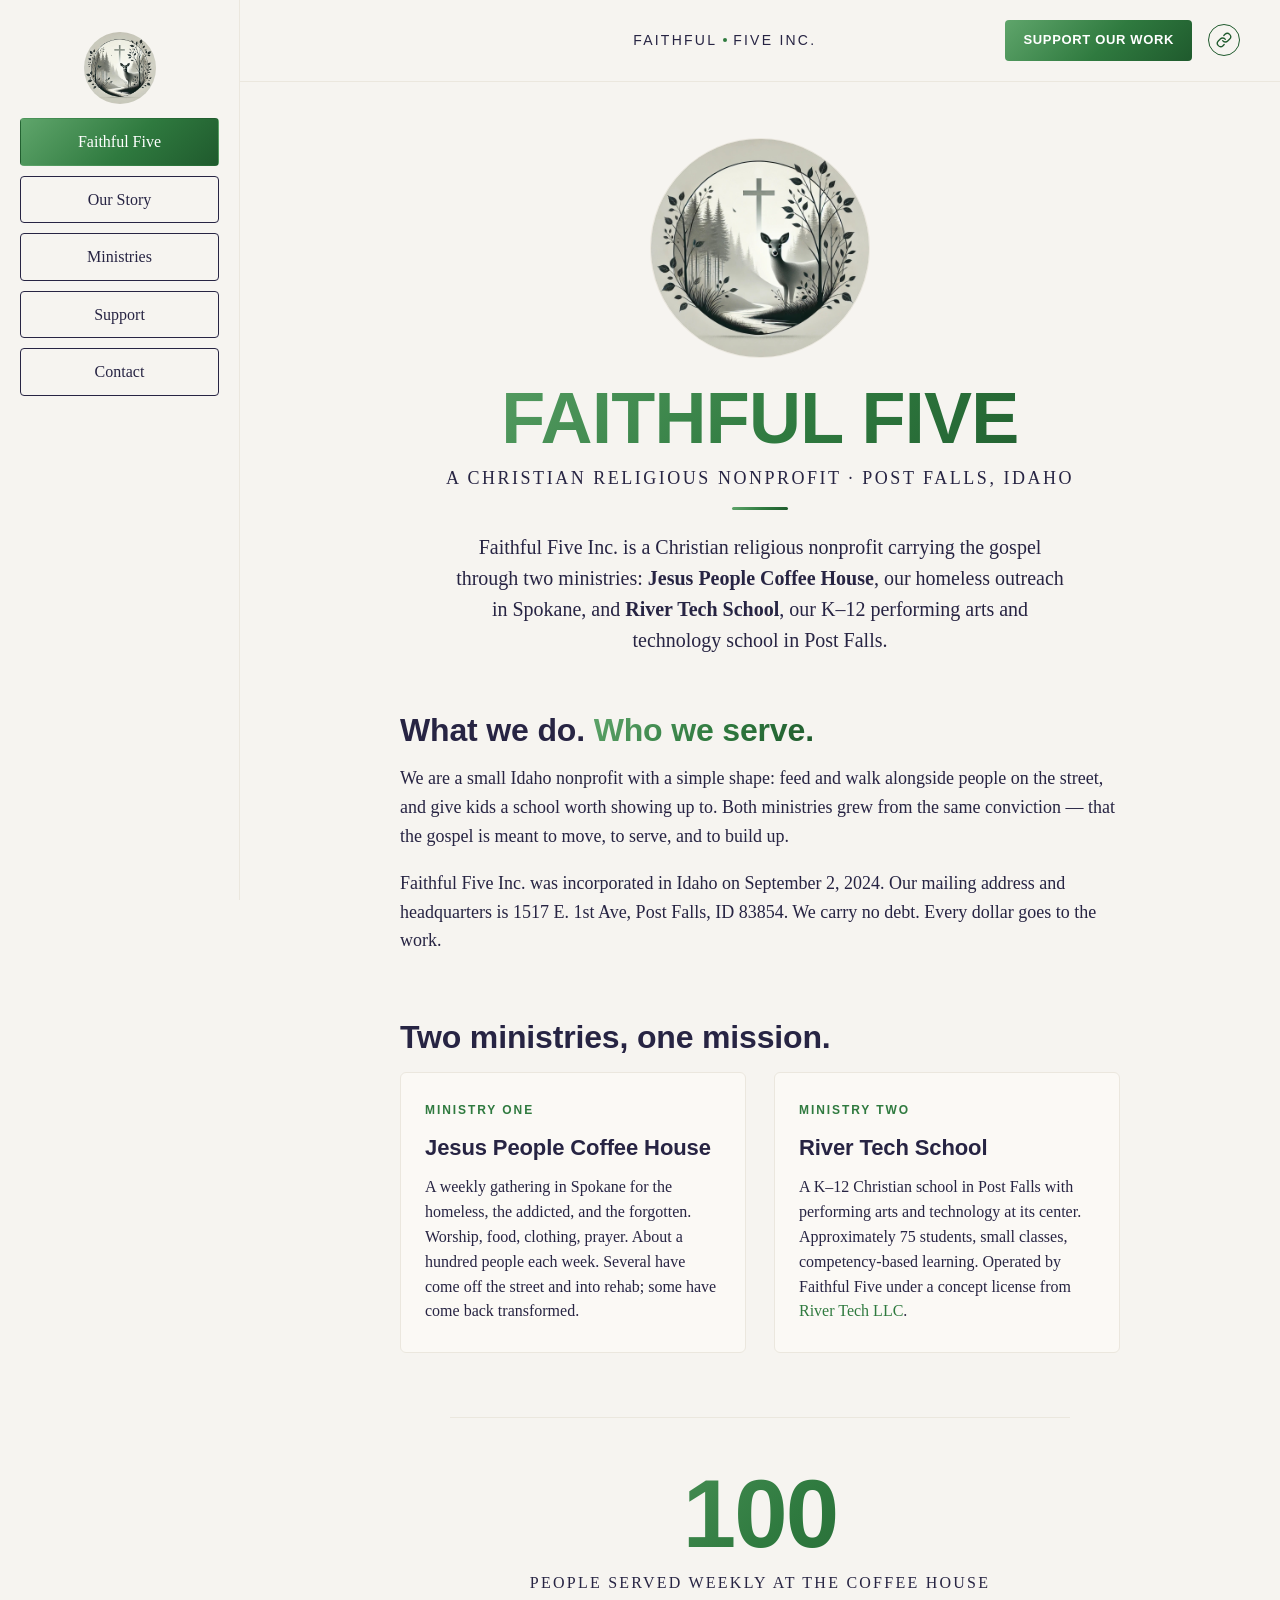
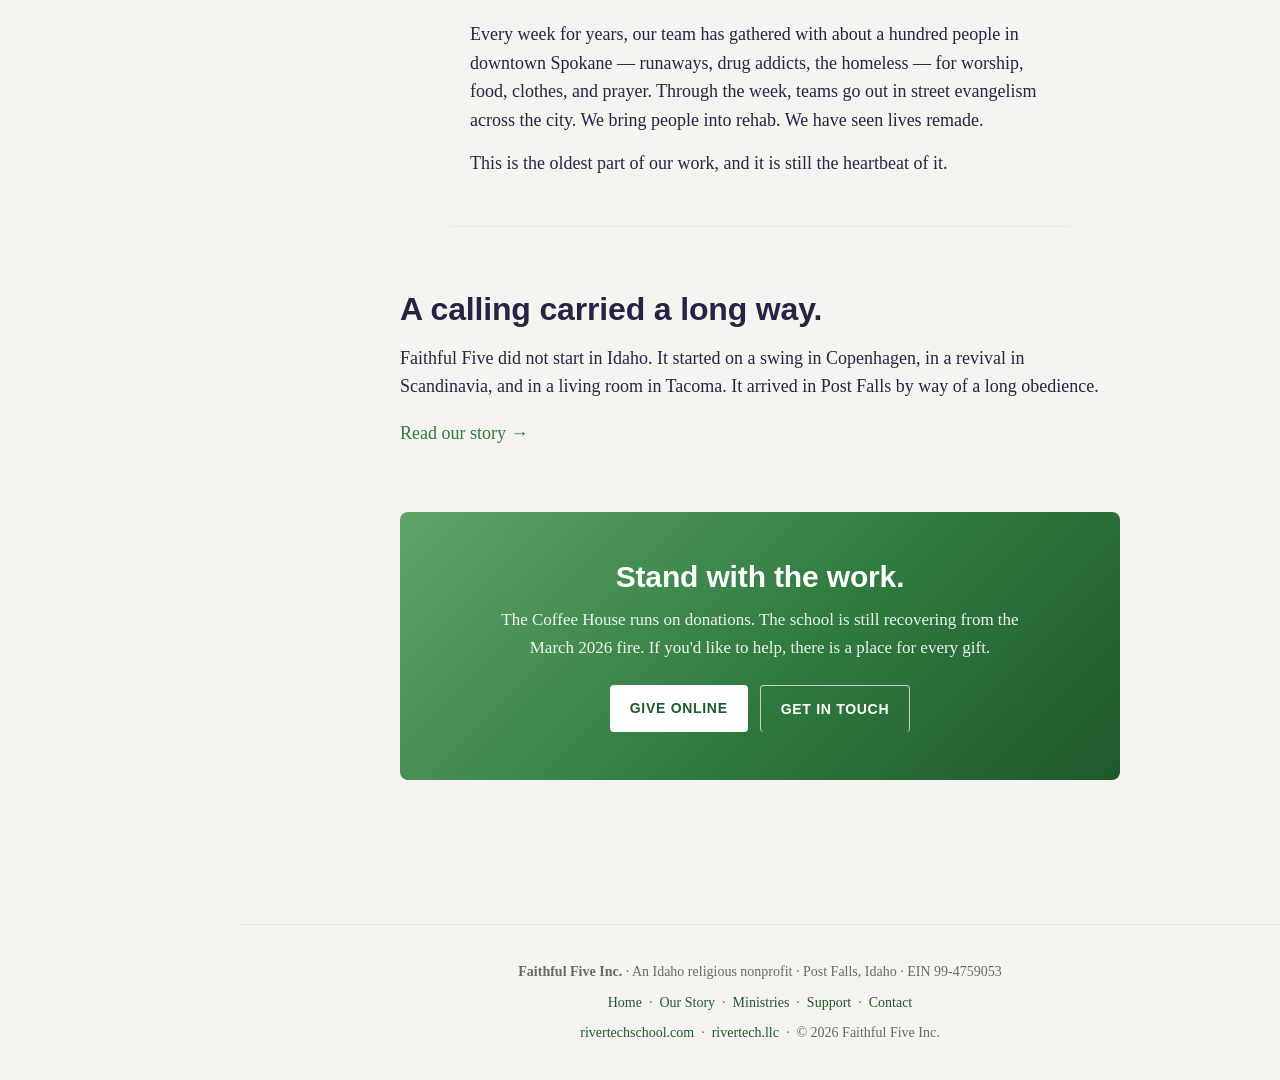
==== index.html @ a3c7c587 "Initial site: home, story, ministries, support, contact + 404 + sitemap" ====
<!DOCTYPE html>
<html lang="en">
<head>
<meta charset="UTF-8">
<title>Faithful Five Inc. — A homeless ministry and a K–12 school in Post Falls, Idaho</title>
<meta name="viewport" content="width=device-width, initial-scale=1.0">
<meta name="description" content="Faithful Five Inc. is a Christian religious nonprofit in Post Falls, Idaho, running Jesus People Coffee House (homeless ministry in Spokane) and River Tech School (K–12 performing arts and technology).">
<meta property="og:title" content="Faithful Five Inc.">
<meta property="og:description" content="A Christian religious nonprofit in Post Falls, Idaho — a homeless ministry and a K–12 school.">
<meta property="og:type" content="website">
<meta property="og:image" content="https://www.faithfulfive.org/assets/img/og-image.jpg">
<link rel="icon" type="image/png" sizes="32x32" href="assets/img/favicon-32.png">
<link rel="apple-touch-icon" href="assets/img/apple-touch-icon.png">
<link rel="stylesheet" href="assets/css/base.css">
<link rel="stylesheet" href="assets/css/style.css?v=1">
</head>
<body>

<div class="layout">

  <aside class="sidebar">
    <img class="brand-logo" src="assets/img/faithful-five-logo.jpg" alt="Faithful Five logo">
    <a class="nav-item active" href="index.html">Faithful Five</a>
    <a class="nav-item" href="pages/story.html">Our Story</a>
    <a class="nav-item" href="pages/ministries.html">Ministries</a>
    <a class="nav-item" href="pages/support.html">Support</a>
    <a class="nav-item" href="pages/contact.html">Contact</a>
  </aside>

  <div class="main">

    <header class="topbar">
      <button class="mobile-toggle" aria-label="Open menu" aria-expanded="false">
        <svg viewBox="0 0 24 24" fill="none" stroke="currentColor" stroke-width="2" stroke-linecap="round"><line x1="4" y1="7" x2="20" y2="7"/><line x1="4" y1="12" x2="20" y2="12"/><line x1="4" y1="17" x2="20" y2="17"/></svg>
      </button>
      <div class="site-title">FAITHFUL<span class="dot"></span>FIVE INC.</div>
      <a href="pages/support.html" class="give-btn">Support Our Work</a>
      <div class="social">
        <a href="https://rivertechschool.com" aria-label="River Tech School" target="_blank" rel="noopener">
          <svg viewBox="0 0 24 24" fill="none" stroke="currentColor" stroke-width="2" stroke-linecap="round"><path d="M10 13a5 5 0 007.54.54l3-3a5 5 0 00-7.07-7.07l-1.72 1.71"/><path d="M14 11a5 5 0 00-7.54-.54l-3 3a5 5 0 007.07 7.07l1.71-1.71"/></svg>
        </a>
      </div>
    </header>

    <div class="content">

      <!-- ======================= HERO ======================= -->
      <section style="margin-bottom:56px;">
        <div class="logo-hero">
          <img src="assets/img/faithful-five-logo.jpg" alt="Faithful Five logo — a deer by a stream beneath a cross, framed by pine forest and leaves">
        </div>
        <div class="welcome">FAITHFUL FIVE</div>
        <div class="kicker">A Christian religious nonprofit · Post Falls, Idaho</div>
        <div class="rule"></div>
        <p class="lede">
          Faithful Five Inc. is a Christian religious nonprofit carrying the gospel
          through two ministries: <strong>Jesus People Coffee House</strong>, our homeless
          outreach in Spokane, and <strong>River Tech School</strong>, our K–12 performing
          arts and technology school in Post Falls.
        </p>
      </section>

      <!-- ======================= WHO WE ARE ======================= -->
      <section>
        <h2>What we do. <span class="accent">Who we serve.</span></h2>
        <p>
          We are a small Idaho nonprofit with a simple shape: feed and walk alongside
          people on the street, and give kids a school worth showing up to. Both ministries
          grew from the same conviction — that the gospel is meant to move, to serve, and
          to build up.
        </p>
        <p>
          Faithful Five Inc. was incorporated in Idaho on September 2, 2024. Our mailing
          address and headquarters is 1517 E. 1st Ave, Post Falls, ID 83854. We carry no
          debt. Every dollar goes to the work.
        </p>
      </section>

      <!-- ======================= TWO MINISTRIES ======================= -->
      <section>
        <h2>Two ministries, one mission.</h2>
        <div class="pillars" style="grid-template-columns: 1fr 1fr;">
          <div class="pillar">
            <div class="pillar-num">Ministry One</div>
            <h3>Jesus People Coffee House</h3>
            <p>
              A weekly gathering in Spokane for the homeless, the addicted, and the
              forgotten. Worship, food, clothing, prayer. About a hundred people
              each week. Several have come off the street and into rehab; some have
              come back transformed.
            </p>
          </div>
          <div class="pillar">
            <div class="pillar-num">Ministry Two</div>
            <h3>River Tech School</h3>
            <p>
              A K–12 Christian school in Post Falls with performing arts and technology
              at its center. Approximately 75 students, small classes, competency-based
              learning. Operated by Faithful Five under a concept license from
              <a href="https://rivertech.llc" target="_blank" rel="noopener">River Tech LLC</a>.
            </p>
          </div>
        </div>
      </section>

      <!-- ======================= THE NUMBER ======================= -->
      <section>
        <div class="story-block">
          <div class="big-number">100</div>
          <div class="big-label">People served weekly at the Coffee House</div>
          <p>
            Every week for years, our team has gathered with about a hundred people
            in downtown Spokane — runaways, drug addicts, the homeless — for worship,
            food, clothes, and prayer. Through the week, teams go out in street
            evangelism across the city. We bring people into rehab. We have seen
            lives remade.
          </p>
          <p>
            This is the oldest part of our work, and it is still the heartbeat of it.
          </p>
        </div>
      </section>

      <!-- ======================= STORY TEASER ======================= -->
      <section>
        <h2>A calling carried a long way.</h2>
        <p>
          Faithful Five did not start in Idaho. It started on a swing in Copenhagen,
          in a revival in Scandinavia, and in a living room in Tacoma. It arrived in
          Post Falls by way of a long obedience.
        </p>
        <p>
          <a href="pages/story.html">Read our story →</a>
        </p>
      </section>

      <!-- ======================= SUPPORT CTA ======================= -->
      <section>
        <div class="cta-block">
          <h2>Stand with the work.</h2>
          <p>
            The Coffee House runs on donations. The school is still recovering from the
            March 2026 fire. If you'd like to help, there is a place for every gift.
          </p>
          <div class="cta-row">
            <a class="btn btn-solid" href="pages/support.html">Give Online</a>
            <a class="btn btn-outline" href="pages/contact.html">Get in Touch</a>
          </div>
        </div>
      </section>

    </div>

    <footer>
      <div class="legal">
        <strong>Faithful Five Inc.</strong> · An Idaho religious nonprofit · Post Falls, Idaho · EIN 99-4759053
      </div>
      <div>
        <a href="index.html">Home</a>
        &nbsp;·&nbsp;
        <a href="pages/story.html">Our Story</a>
        &nbsp;·&nbsp;
        <a href="pages/ministries.html">Ministries</a>
        &nbsp;·&nbsp;
        <a href="pages/support.html">Support</a>
        &nbsp;·&nbsp;
        <a href="pages/contact.html">Contact</a>
      </div>
      <div style="margin-top:8px;">
        <a href="https://rivertechschool.com" target="_blank" rel="noopener">rivertechschool.com</a>
        &nbsp;·&nbsp;
        <a href="https://rivertech.llc" target="_blank" rel="noopener">rivertech.llc</a>
        &nbsp;·&nbsp;
        © 2026 Faithful Five Inc.
      </div>
    </footer>

  </div>

</div>

<!-- Mobile nav overlay -->
<div class="mobile-overlay" id="mobileOverlay">
  <button class="close" aria-label="Close menu">×</button>
  <div class="mobile-brand">FAITHFUL FIVE INC.</div>
  <a class="mobile-link" href="index.html">Faithful Five</a>
  <a class="mobile-link" href="pages/story.html">Our Story</a>
  <a class="mobile-link" href="pages/ministries.html">Ministries</a>
  <a class="mobile-link" href="pages/support.html">Support</a>
  <a class="mobile-link" href="pages/contact.html">Contact</a>
</div>

<script>
(function(){
  var toggle = document.querySelector('.mobile-toggle');
  var overlay = document.getElementById('mobileOverlay');
  var close = overlay.querySelector('.close');
  function open(){ overlay.classList.add('open'); toggle.setAttribute('aria-expanded','true'); document.body.style.overflow='hidden'; }
  function shut(){ overlay.classList.remove('open'); toggle.setAttribute('aria-expanded','false'); document.body.style.overflow=''; }
  toggle.addEventListener('click', open);
  close.addEventListener('click', shut);
  overlay.addEventListener('click', function(e){ if(e.target === overlay) shut(); });
})();
</script>

</body>
</html>
---- assets/css/base.css ----
/* Reset */
*, *::before, *::after { box-sizing: border-box; margin: 0; padding: 0; }
html { scroll-behavior: smooth; -webkit-text-size-adjust: 100%; }
body { min-height: 100vh; text-rendering: optimizeLegibility; -webkit-font-smoothing: antialiased; }
img, video, iframe { max-width: 100%; display: block; }
a { color: inherit; }
ul, ol { list-style: none; }
button { cursor: pointer; border: none; background: none; font: inherit; }
.sr-only { position: absolute; width: 1px; height: 1px; padding: 0; margin: -1px; overflow: hidden; clip: rect(0,0,0,0); border: 0; }
---- assets/css/style.css ----
/* ==========================================================================
   Faithful Five Inc. — faithfulfive.org
   Sibling stylesheet to rivertechschool.com (red) and rivertech.llc (blue).
   Same bones, same type, Forest green instead.
   ========================================================================== */

:root {
  /* Shared neutrals — identical across all three sites */
  --color-bg: #f6f4f0;
  --color-text: #272443;
  --color-white: #ffffff;
  --color-black: #000000;

  /* Forest green accent system (replaces blue / red) */
  --color-green-light:  #5FA56B;
  --color-green:        #2F7A3F;
  --color-green-deep:   #1F5A2D;
  --color-green-darker: #153F1F;

  /* Role tokens that mirror the sibling sites' pattern */
  --color-accent:     var(--color-green);
  --color-accent-btn: var(--color-green-deep);
  --color-link:       var(--color-green);
  --color-tint:       #E4EEDF;  /* pale green — parallels LLC #dfeaf5 / school #f0dddd */

  /* Accent gradient — used on filled buttons, active nav, and display marks */
  --gradient-accent: linear-gradient(135deg, var(--color-green-light) 0%, var(--color-green) 55%, var(--color-green-deep) 100%);

  /* Typography — identical across the three sites */
  --font-body: "Palatino Linotype", Palatino, "Book Antiqua", Georgia, serif;
  --font-display: "Avenir Next", "Avenir", "Segoe UI", "Helvetica Neue", Arial, sans-serif;
  --font-nav: "Adobe Caslon Pro", "Palatino Linotype", Palatino, Georgia, serif;

  /* Layout tokens */
  --sidebar-w: 240px;
  --content-max: 800px;
}

/* ---------- Base ---------- */
html, body { background: var(--color-bg); color: var(--color-text); }
body {
  font-family: var(--font-body);
  font-size: 18px;
  line-height: 1.6;
}
a {
  color: var(--color-link);
  text-decoration: none;
  border-bottom: 1px solid transparent;
  transition: border-color 0.2s ease, color 0.2s ease;
}
a:hover { border-bottom-color: var(--color-link); }
img { max-width: 100%; height: auto; display: block; }
h1, h2, h3, h4 { font-family: var(--font-display); font-weight: 600; letter-spacing: -0.005em; }

/* ---------- Layout shell ---------- */
.layout { display: flex; min-height: 100vh; }
.sidebar {
  width: var(--sidebar-w);
  flex-shrink: 0;
  padding: 32px 20px;
  border-right: 1px solid #ebe7de;
  background: var(--color-bg);
  position: sticky;
  top: 0;
  align-self: flex-start;
  height: 100vh;
  overflow-y: auto;
}
.sidebar .brand {
  font-family: var(--font-display);
  font-weight: 600;
  font-size: 12px;
  letter-spacing: 0.18em;
  text-transform: uppercase;
  color: #8c8897;
  margin-bottom: 20px;
  padding-left: 6px;
}
.sidebar .brand-logo {
  display: block;
  width: 72px;
  height: 72px;
  margin: 0 auto 14px;
  border-radius: 50%;
  object-fit: cover;
  background: var(--color-tint);
}
.nav-item {
  display: block;
  font-family: var(--font-nav);
  font-size: 16px;
  padding: 10px 18px;
  border: 1.5px solid var(--color-text);
  border-radius: 4px;
  margin-bottom: 10px;
  text-align: center;
  color: var(--color-text);
  background: var(--color-bg);
  border-bottom: 1.5px solid var(--color-text); /* override anchor underline */
  transition: background 0.25s ease, color 0.25s ease, border-color 0.25s ease;
}
.nav-item:hover {
  background: var(--color-tint);
  border-color: var(--color-text);
}
.nav-item.active {
  background: var(--gradient-accent);
  color: var(--color-white);
  border-color: transparent;
}
.nav-item.active:hover { background: var(--gradient-accent); }

.main {
  flex: 1;
  min-width: 0;
}

/* ---------- Top bar ---------- */
.topbar {
  display: grid;
  grid-template-columns: 1fr auto auto;
  align-items: center;
  gap: 16px;
  padding: 20px 40px;
  border-bottom: 1px solid #ebe7de;
  background: var(--color-bg);
}
.topbar .site-title {
  font-family: var(--font-display);
  font-size: 14px;
  letter-spacing: 0.16em;
  text-transform: uppercase;
  color: var(--color-text);
  text-align: center;
  padding-left: 180px; /* visually center despite right-side buttons */
}
.topbar .site-title .dot {
  display: inline-block;
  width: 4px; height: 4px; border-radius: 50%;
  background: var(--color-green);
  vertical-align: middle;
  margin: 0 6px 3px;
}
.give-btn {
  font-family: var(--font-display);
  font-weight: 600;
  font-size: 13px;
  letter-spacing: 0.05em;
  text-transform: uppercase;
  color: #fff;
  padding: 10px 18px;
  border-radius: 4px;
  background: var(--gradient-accent);
  border: none;
  border-bottom: none !important;
  display: inline-flex;
  align-items: center;
  gap: 8px;
  transition: transform 0.2s ease, box-shadow 0.2s ease;
}
.give-btn:hover {
  transform: translateY(-1px);
  box-shadow: 0 6px 14px rgba(47, 122, 63, 0.28);
}
.social {
  display: flex; gap: 10px; align-items: center;
}
.social a {
  width: 32px; height: 32px; border-radius: 50%;
  display: inline-flex; align-items: center; justify-content: center;
  color: var(--color-green-deep);
  border: 1.5px solid var(--color-green-deep);
  border-bottom: 1.5px solid var(--color-green-deep);
  transition: background 0.2s ease, color 0.2s ease;
}
.social a:hover { background: var(--color-green-deep); color: #fff; }
.social svg { width: 16px; height: 16px; display: block; }

/* ---------- Content container ---------- */
.content {
  max-width: var(--content-max);
  margin: 0 auto;
  padding: 56px 40px 80px;
}

/* ---------- Hero / welcome ---------- */
.welcome {
  font-family: var(--font-display);
  font-weight: 700;
  font-size: 72px;
  line-height: 1;
  letter-spacing: -0.01em;
  text-align: center;
  margin-bottom: 10px;
  background: var(--gradient-accent);
  -webkit-background-clip: text;
  background-clip: text;
  -webkit-text-fill-color: transparent;
  color: transparent;
}
.welcome.small { font-size: 56px; }
.welcome.tight { margin-bottom: 4px; }

/* Breadcrumb */
.crumbs {
  font-family: var(--font-display);
  font-size: 12px;
  letter-spacing: 0.12em;
  text-transform: uppercase;
  color: #8c8897;
  margin-bottom: 28px;
}
.crumbs a { color: #6b6865; border-bottom: none; }
.crumbs a:hover { color: var(--color-green-deep); }
.crumbs .sep { margin: 0 8px; color: #c8c4bb; }

/* Sub-nav */
.sub-nav {
  padding: 4px 0 10px 8px;
  margin-bottom: 10px;
  margin-top: -6px;
}
.sub-nav a {
  display: block;
  font-family: var(--font-nav);
  font-size: 14px;
  padding: 5px 12px;
  color: #6b6865;
  border-left: 2px solid #d8d4cb;
  border-bottom: none;
  transition: color 0.2s ease, border-color 0.2s ease;
}
.sub-nav a:hover, .sub-nav a.active {
  color: var(--color-green-deep);
  border-left-color: var(--color-green);
}
.kicker {
  font-family: var(--font-nav);
  font-size: 18px;
  letter-spacing: 0.14em;
  text-transform: uppercase;
  text-align: center;
  color: var(--color-text);
  margin-bottom: 14px;
}
.rule {
  width: 56px; height: 3px;
  margin: 0 auto 22px;
  background: var(--gradient-accent);
  border-radius: 2px;
}
.lede {
  font-size: 20px;
  line-height: 1.55;
  text-align: center;
  color: var(--color-text);
  max-width: 620px;
  margin: 0 auto 40px;
}

/* ---------- Section blocks ---------- */
section { margin-bottom: 64px; }
section h2 {
  font-family: var(--font-display);
  font-weight: 700;
  font-size: 32px;
  line-height: 1.15;
  color: var(--color-text);
  margin-bottom: 16px;
  letter-spacing: -0.005em;
}
section h2 .accent {
  background: var(--gradient-accent);
  -webkit-background-clip: text;
  background-clip: text;
  -webkit-text-fill-color: transparent;
  color: transparent;
}
section p + p { margin-top: 1em; }

/* Image placeholder */
.img-placeholder {
  background: linear-gradient(135deg, #d6d0c2, #b9b0a0);
  border-radius: 6px;
  aspect-ratio: 16 / 9;
  position: relative;
  overflow: hidden;
  margin: 8px 0 20px;
}
.img-placeholder::after {
  content: attr(data-label);
  position: absolute;
  left: 50%; top: 50%;
  transform: translate(-50%, -50%);
  font-family: var(--font-display);
  font-size: 13px;
  letter-spacing: 0.12em;
  text-transform: uppercase;
  color: rgba(255,255,255,0.85);
  white-space: nowrap;
}

/* Photo container */
.photo {
  border-radius: 6px;
  overflow: hidden;
  margin: 8px 0 20px;
  background: #e8e5df;
  position: relative;
}
.photo img {
  width: 100%;
  height: 100%;
  object-fit: cover;
  display: block;
}
.photo.hero {
  aspect-ratio: 21/9;
  max-height: 520px;
}
.photo.wide { aspect-ratio: 16/9; }
.photo.square { aspect-ratio: 1/1; }
.photo.portrait { aspect-ratio: 4/5; }
.photo.tall { aspect-ratio: 3/4; }
.photo.contain img { object-fit: contain; background: var(--color-bg); }

/* Hero logo block (Faithful Five specific — centered circular logo) */
.logo-hero {
  width: 220px;
  height: 220px;
  margin: 0 auto 24px;
  border-radius: 50%;
  overflow: hidden;
  background: var(--color-bg);
  border: 1px solid #ebe7de;
}
.logo-hero img { width: 100%; height: 100%; object-fit: cover; display: block; }

.img-caption {
  font-family: var(--font-body);
  font-style: italic;
  font-size: 14px;
  color: #6b6865;
  text-align: center;
  margin-bottom: 40px;
}

/* ---------- Three pillars ---------- */
.pillars {
  display: grid;
  grid-template-columns: repeat(3, 1fr);
  gap: 28px;
}
.pillar {
  padding: 28px 24px;
  background: #fbf9f5;
  border: 1px solid #ebe7de;
  border-radius: 6px;
}
.pillar .pillar-num {
  font-family: var(--font-display);
  font-size: 12px;
  letter-spacing: 0.16em;
  text-transform: uppercase;
  color: var(--color-green);
  margin-bottom: 10px;
  font-weight: 600;
}
.pillar h3 {
  font-family: var(--font-display);
  font-size: 22px;
  font-weight: 700;
  color: var(--color-text);
  margin-bottom: 10px;
}
.pillar.full {
  padding: 32px 32px;
  grid-column: 1 / -1;
}
.pillar.full h3 { font-size: 24px; }
.pillar ul {
  padding-left: 20px;
  margin-top: 10px;
  font-size: 15px;
  list-style: disc;
}
.pillar ul li { margin-bottom: 4px; }
.pillar p {
  font-size: 16px;
  line-height: 1.55;
  color: var(--color-text);
}

/* ---------- Story / pull-number block ---------- */
.story-block {
  max-width: 620px;
  margin: 0 auto;
  text-align: center;
  padding: 48px 20px;
  border-top: 1px solid #ebe7de;
  border-bottom: 1px solid #ebe7de;
}
.story-block .big-number {
  font-family: var(--font-display);
  font-weight: 700;
  font-size: 96px;
  line-height: 1;
  background: var(--gradient-accent);
  -webkit-background-clip: text;
  background-clip: text;
  -webkit-text-fill-color: transparent;
  color: transparent;
  margin-bottom: 8px;
  letter-spacing: -0.02em;
}
.story-block .big-label {
  font-family: var(--font-nav);
  font-size: 16px;
  letter-spacing: 0.14em;
  text-transform: uppercase;
  color: var(--color-text);
  margin-bottom: 24px;
}
.story-block p {
  font-size: 18px;
  line-height: 1.6;
  color: var(--color-text);
  text-align: left;
}
.story-block p + p { margin-top: 14px; }

/* ---------- Split layout ---------- */
.split {
  display: grid;
  grid-template-columns: 1fr 1fr;
  gap: 36px;
  align-items: center;
}
.split .img-placeholder { aspect-ratio: 4 / 5; margin: 0; }
.split h2 { margin-bottom: 14px; }
.split p { font-size: 17px; line-height: 1.6; }
.split.reverse > :first-child { order: 2; }
.split .photo { margin: 0; }
.split .stats {
  display: grid;
  grid-template-columns: repeat(3, 1fr);
  gap: 14px;
  margin: 22px 0 20px;
  padding: 18px 0;
  border-top: 1px solid #ebe7de;
  border-bottom: 1px solid #ebe7de;
}
.split .stats .stat .n {
  font-family: var(--font-display);
  font-weight: 700;
  font-size: 28px;
  color: var(--color-green-deep);
  line-height: 1;
}
.split .stats .stat .l {
  font-family: var(--font-nav);
  font-size: 13px;
  letter-spacing: 0.08em;
  text-transform: uppercase;
  color: #6b6865;
  margin-top: 4px;
}

/* ---------- CTA block ---------- */
.cta-block {
  background: var(--gradient-accent);
  border-radius: 8px;
  padding: 48px 40px;
  color: #fff;
  text-align: center;
}
.cta-block h2 { color: #fff; font-size: 30px; margin-bottom: 12px; }
.cta-block p {
  color: rgba(255,255,255,0.92);
  font-size: 17px;
  line-height: 1.6;
  max-width: 560px;
  margin: 0 auto 24px;
}
.cta-row {
  display: flex; gap: 12px; justify-content: center; flex-wrap: wrap;
}
.btn {
  display: inline-flex;
  align-items: center;
  gap: 8px;
  font-family: var(--font-display);
  font-weight: 600;
  font-size: 14px;
  letter-spacing: 0.05em;
  text-transform: uppercase;
  padding: 12px 20px;
  border-radius: 4px;
  border-bottom: none !important;
  transition: transform 0.2s ease, background 0.2s ease, color 0.2s ease;
}
.btn-solid {
  background: #fff;
  color: var(--color-green-deep);
}
.btn-solid:hover { transform: translateY(-1px); background: #fff; }
.btn-outline {
  background: transparent;
  color: #fff;
  border: 1.5px solid rgba(255,255,255,0.7);
}
.btn-outline:hover { background: rgba(255,255,255,0.12); }

/* ---------- Callout box ---------- */
.callout {
  background: #fbf9f5;
  border-left: 3px solid var(--color-green);
  padding: 20px 24px;
  margin: 28px 0;
  border-radius: 0 6px 6px 0;
}
.callout .label {
  font-family: var(--font-display);
  font-size: 12px;
  letter-spacing: 0.14em;
  text-transform: uppercase;
  color: var(--color-green-deep);
  font-weight: 600;
  margin-bottom: 6px;
}
.callout p { font-size: 16px; line-height: 1.55; }
.callout p + p { margin-top: 10px; }

/* ---------- Timeline ---------- */
.timeline {
  margin: 20px 0 40px;
  padding-left: 4px;
}
.timeline-item {
  display: grid;
  grid-template-columns: 140px 1fr;
  gap: 24px;
  padding: 18px 0;
  border-bottom: 1px solid #ebe7de;
}
.timeline-item:last-child { border-bottom: none; }
.timeline-item .when {
  font-family: var(--font-display);
  font-weight: 600;
  font-size: 15px;
  color: var(--color-green-deep);
  letter-spacing: 0.04em;
}
.timeline-item .what h4 {
  font-family: var(--font-display);
  font-size: 18px;
  margin-bottom: 4px;
  color: var(--color-text);
}
.timeline-item .what p { font-size: 16px; line-height: 1.55; }

/* ---------- Fact table (Quick facts) ---------- */
.fact-table {
  width: 100%;
  border-collapse: collapse;
  margin: 20px 0 36px;
  font-size: 16px;
}
.fact-table th, .fact-table td {
  padding: 12px 14px;
  border-bottom: 1px solid #ebe7de;
  text-align: left;
  vertical-align: top;
}
.fact-table th {
  font-family: var(--font-display);
  font-weight: 600;
  font-size: 12px;
  letter-spacing: 0.08em;
  text-transform: uppercase;
  color: #6b6865;
  width: 40%;
  background: #fbf9f5;
}
.fact-table td { color: var(--color-text); }

/* ---------- Anchor scroll offset ---------- */
h2[id], h3[id], section[id] { scroll-margin-top: 24px; }

/* ---------- Quote ---------- */
blockquote {
  font-family: var(--font-body);
  font-style: italic;
  font-size: 20px;
  line-height: 1.5;
  color: var(--color-text);
  padding: 12px 0 12px 24px;
  border-left: 3px solid var(--color-green);
  margin: 24px 0;
}
blockquote cite {
  display: block;
  font-family: var(--font-display);
  font-style: normal;
  font-size: 13px;
  letter-spacing: 0.08em;
  text-transform: uppercase;
  color: #6b6865;
  margin-top: 10px;
}

/* ---------- Footer ---------- */
footer {
  border-top: 1px solid #ebe7de;
  padding: 36px 40px;
  font-size: 14px;
  color: #6b6865;
  text-align: center;
  line-height: 1.6;
}
footer .legal { margin-bottom: 8px; }
footer a { color: var(--color-green-deep); }

/* ---------- Mobile menu ---------- */
.mobile-toggle {
  display: none;
  background: none;
  border: none;
  padding: 6px;
  cursor: pointer;
  color: var(--color-text);
}
.mobile-toggle svg { width: 24px; height: 24px; display: block; }

.mobile-overlay {
  display: none;
  position: fixed;
  inset: 0;
  background: var(--color-bg);
  z-index: 200;
  padding: 80px 28px 40px;
  overflow-y: auto;
}
.mobile-overlay.open { display: block; }
.mobile-overlay .close {
  position: absolute;
  top: 14px; right: 14px;
  background: none; border: none;
  font-size: 28px; line-height: 1;
  color: var(--color-text);
  cursor: pointer;
  padding: 8px 12px;
}
.mobile-overlay .mobile-brand {
  font-family: var(--font-display);
  font-size: 14px;
  letter-spacing: 0.16em;
  text-transform: uppercase;
  color: var(--color-green-deep);
  margin-bottom: 24px;
  text-align: center;
}
.mobile-overlay a.mobile-link {
  display: block;
  font-family: var(--font-nav);
  font-size: 20px;
  padding: 14px 0;
  color: var(--color-text);
  border-bottom: 1px solid #ebe7de;
  text-align: center;
}
.mobile-overlay a.mobile-link:last-child { border-bottom: none; }

/* ---------- Responsive ---------- */
@media (max-width: 900px) {
  .sidebar { display: none; }
  .topbar { padding: 14px 20px; grid-template-columns: auto 1fr auto; gap: 10px; }
  .topbar .site-title { padding-left: 0; text-align: left; font-size: 12px; }
  .topbar .give-btn { padding: 8px 12px; font-size: 11px; }
  .social { display: none; }
  .mobile-toggle { display: inline-flex; }
  .content { padding: 36px 20px 60px; }
  .welcome { font-size: 44px; }
  .welcome.small { font-size: 36px; }
  .lede { font-size: 17px; }
  section h2 { font-size: 26px; }
  .pillars { grid-template-columns: 1fr; gap: 16px; }
  .split { grid-template-columns: 1fr; gap: 20px; }
  .split.reverse > :first-child { order: 0; }
  .story-block .big-number { font-size: 72px; }
  .cta-block { padding: 32px 24px; }
  .logo-hero { width: 160px; height: 160px; }
  .timeline-item { grid-template-columns: 1fr; gap: 4px; }
  .timeline-item .when { font-size: 13px; }
  .fact-table th, .fact-table td { padding: 10px 10px; font-size: 14px; }
  .fact-table th { width: 38%; }
}
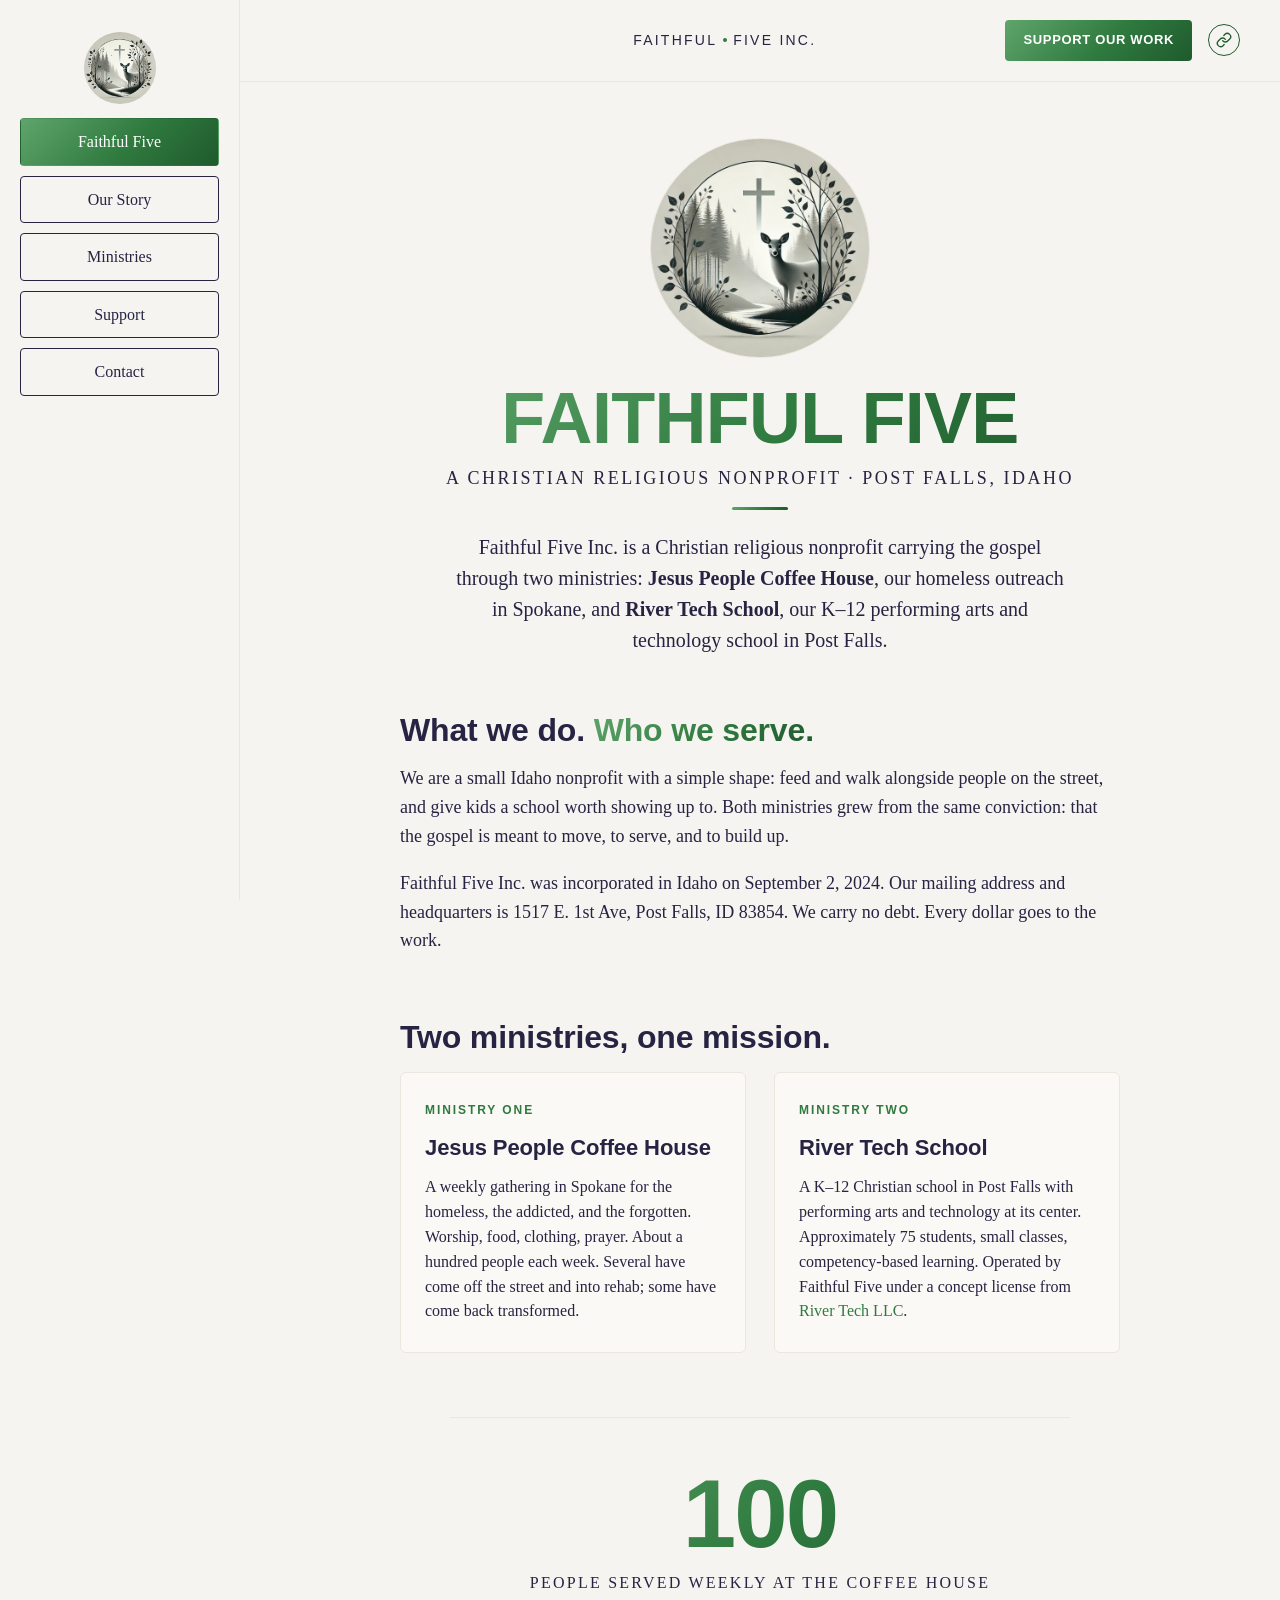
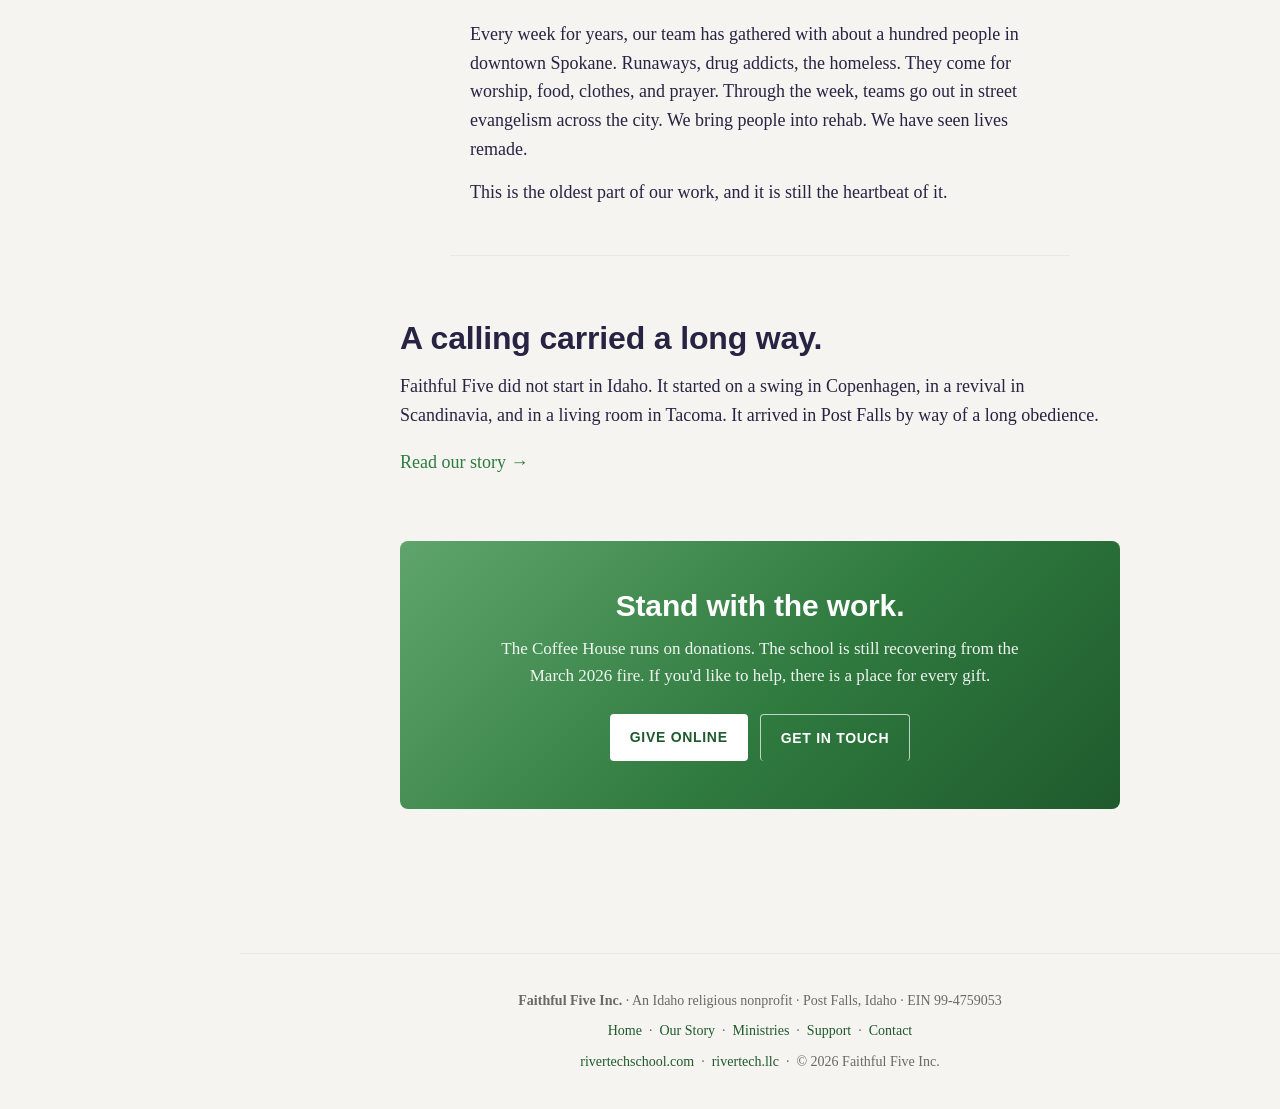
==== commit 947a96c7: "Copy pass: remove em-dashes, tighten rhythm, cleaner prose" ====
--- a/index.html
+++ b/index.html
@@ -2,11 +2,11 @@
 <html lang="en">
 <head>
 <meta charset="UTF-8">
-<title>Faithful Five Inc. — A homeless ministry and a K–12 school in Post Falls, Idaho</title>
+<title>Faithful Five Inc. · A homeless ministry and a K–12 school in Post Falls, Idaho</title>
 <meta name="viewport" content="width=device-width, initial-scale=1.0">
 <meta name="description" content="Faithful Five Inc. is a Christian religious nonprofit in Post Falls, Idaho, running Jesus People Coffee House (homeless ministry in Spokane) and River Tech School (K–12 performing arts and technology).">
 <meta property="og:title" content="Faithful Five Inc.">
-<meta property="og:description" content="A Christian religious nonprofit in Post Falls, Idaho — a homeless ministry and a K–12 school.">
+<meta property="og:description" content="A Christian religious nonprofit in Post Falls, Idaho. A homeless ministry and a K–12 school.">
 <meta property="og:type" content="website">
 <meta property="og:image" content="https://www.faithfulfive.org/assets/img/og-image.jpg">
 <link rel="icon" type="image/png" sizes="32x32" href="assets/img/favicon-32.png">
@@ -47,7 +47,7 @@
       <!-- ======================= HERO ======================= -->
       <section style="margin-bottom:56px;">
         <div class="logo-hero">
-          <img src="assets/img/faithful-five-logo.jpg" alt="Faithful Five logo — a deer by a stream beneath a cross, framed by pine forest and leaves">
+          <img src="assets/img/faithful-five-logo.jpg" alt="Faithful Five logo: a deer by a stream beneath a cross, framed by pine forest and leaves">
         </div>
         <div class="welcome">FAITHFUL FIVE</div>
         <div class="kicker">A Christian religious nonprofit · Post Falls, Idaho</div>
@@ -66,7 +66,7 @@
         <p>
           We are a small Idaho nonprofit with a simple shape: feed and walk alongside
           people on the street, and give kids a school worth showing up to. Both ministries
-          grew from the same conviction — that the gospel is meant to move, to serve, and
+          grew from the same conviction: that the gospel is meant to move, to serve, and
           to build up.
         </p>
         <p>
@@ -110,7 +110,7 @@
           <div class="big-label">People served weekly at the Coffee House</div>
           <p>
             Every week for years, our team has gathered with about a hundred people
-            in downtown Spokane — runaways, drug addicts, the homeless — for worship,
+            in downtown Spokane. Runaways, drug addicts, the homeless. They come for worship,
             food, clothes, and prayer. Through the week, teams go out in street
             evangelism across the city. We bring people into rehab. We have seen
             lives remade.
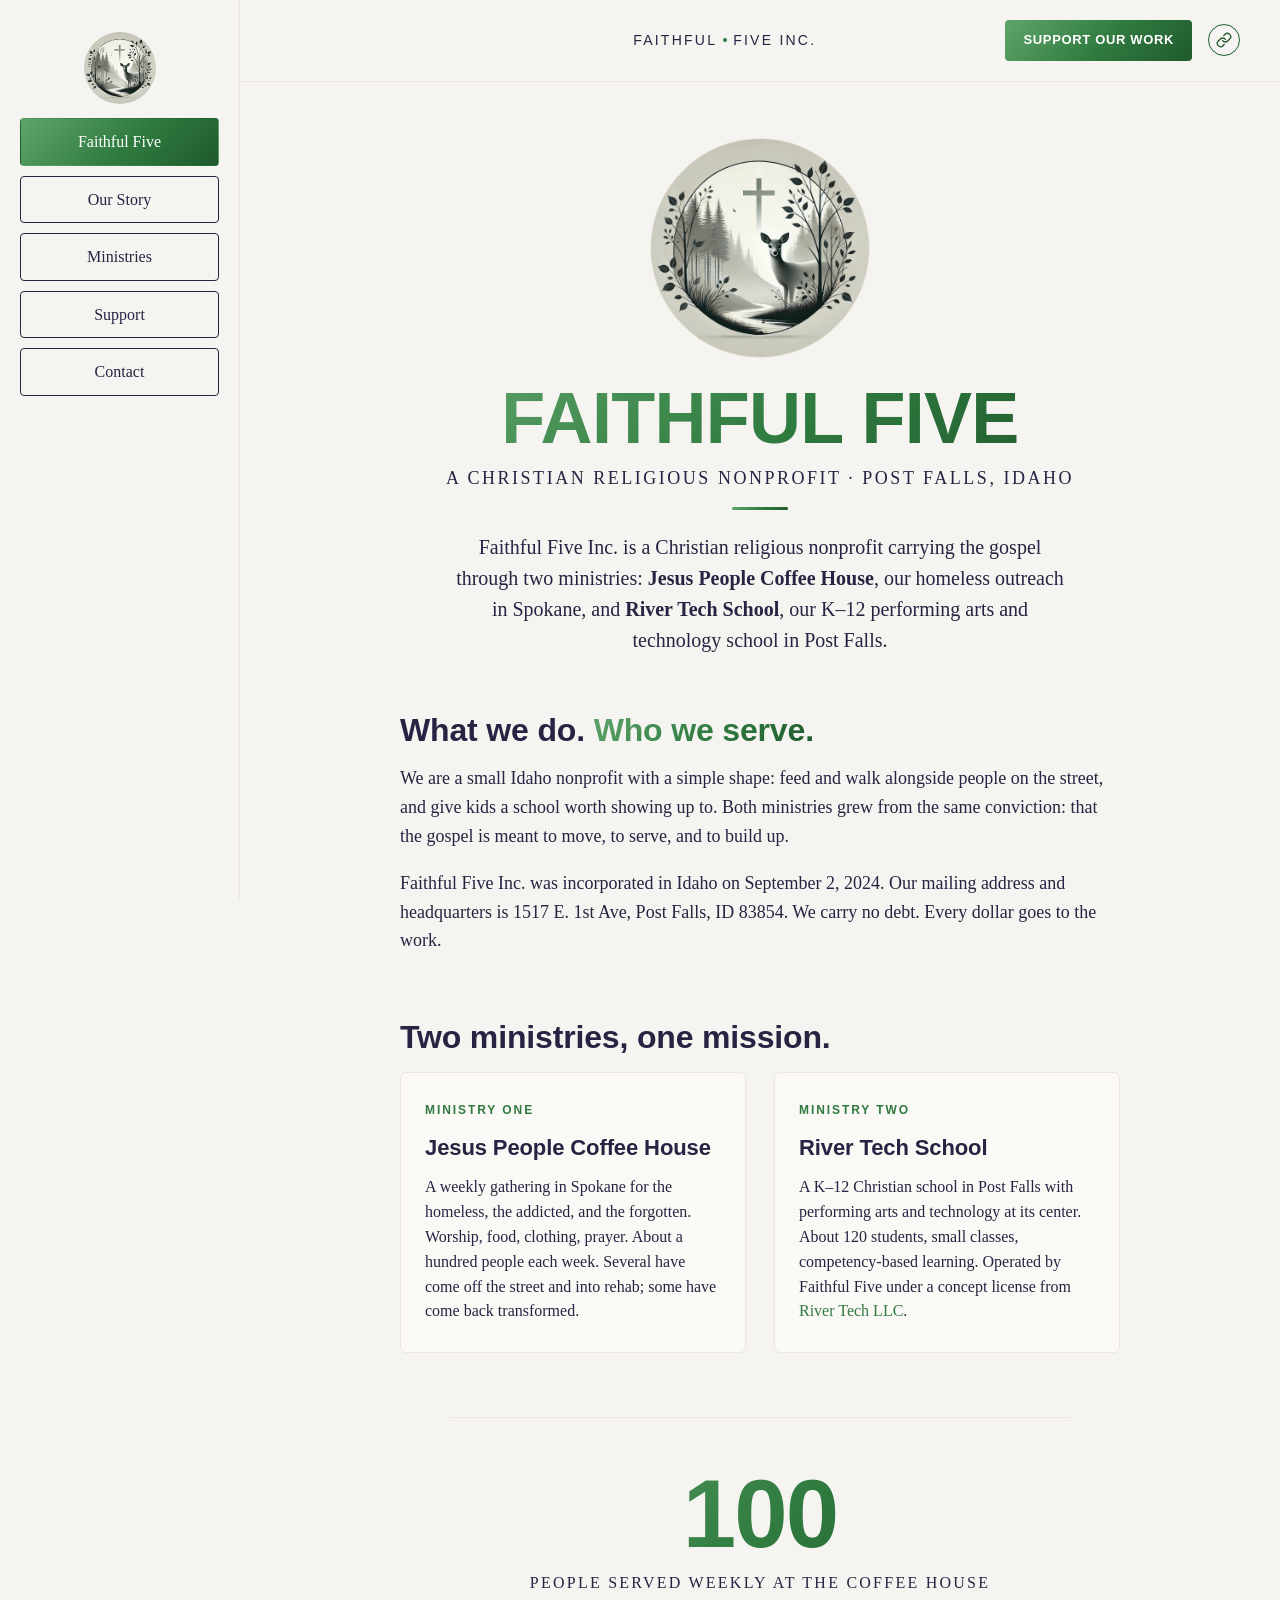
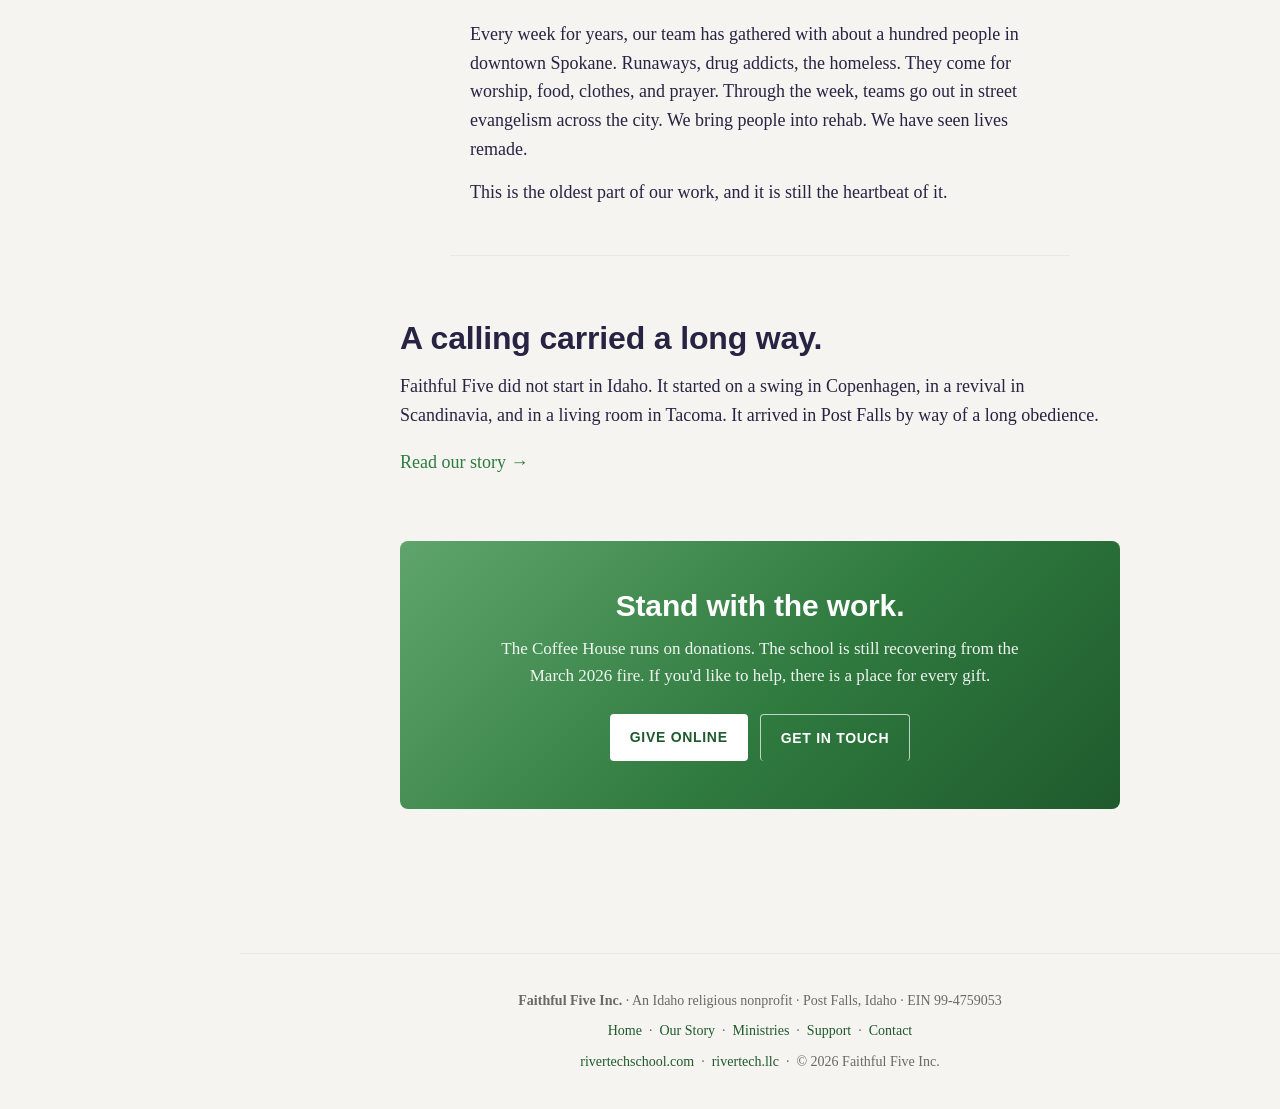
==== commit 42e50d06: "Update student count to 120 across site" ====
--- a/index.html
+++ b/index.html
@@ -95,7 +95,7 @@
             <h3>River Tech School</h3>
             <p>
               A K–12 Christian school in Post Falls with performing arts and technology
-              at its center. Approximately 75 students, small classes, competency-based
+              at its center. About 120 students, small classes, competency-based
               learning. Operated by Faithful Five under a concept license from
               <a href="https://rivertech.llc" target="_blank" rel="noopener">River Tech LLC</a>.
             </p>
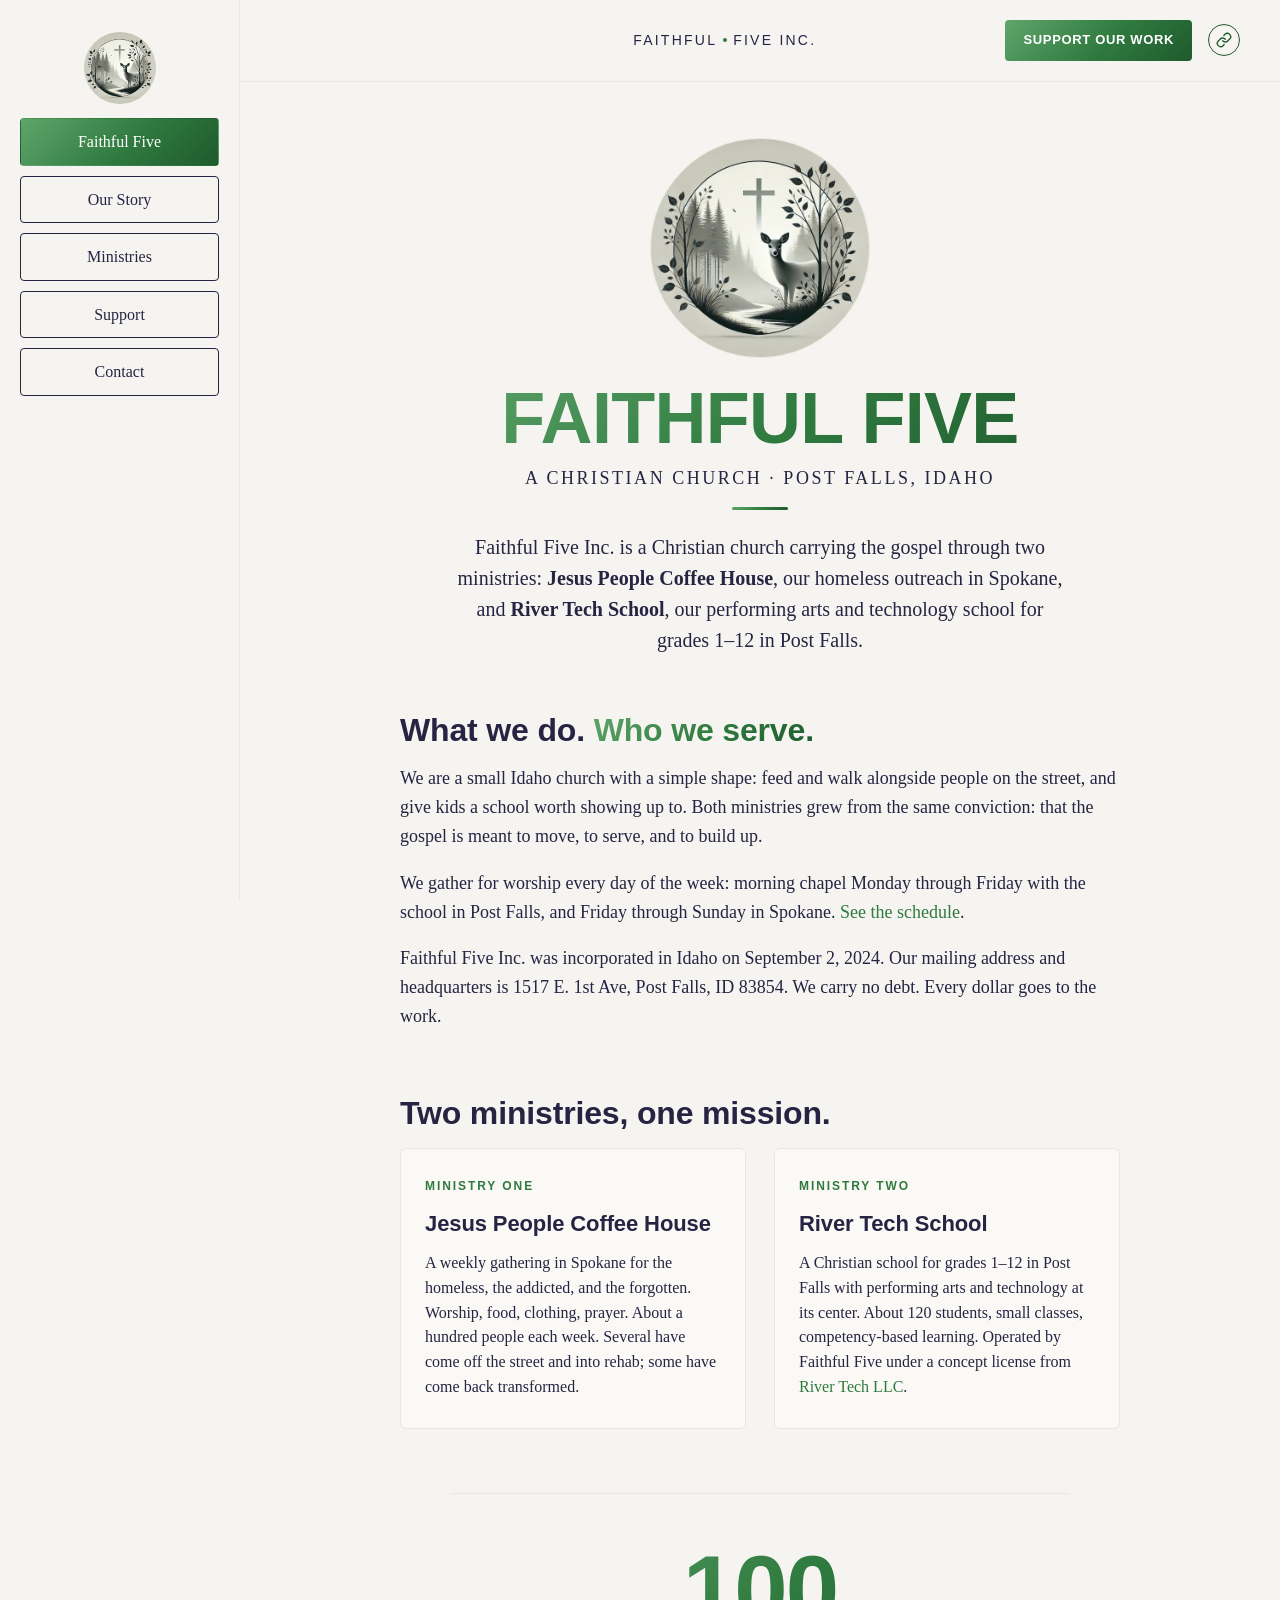
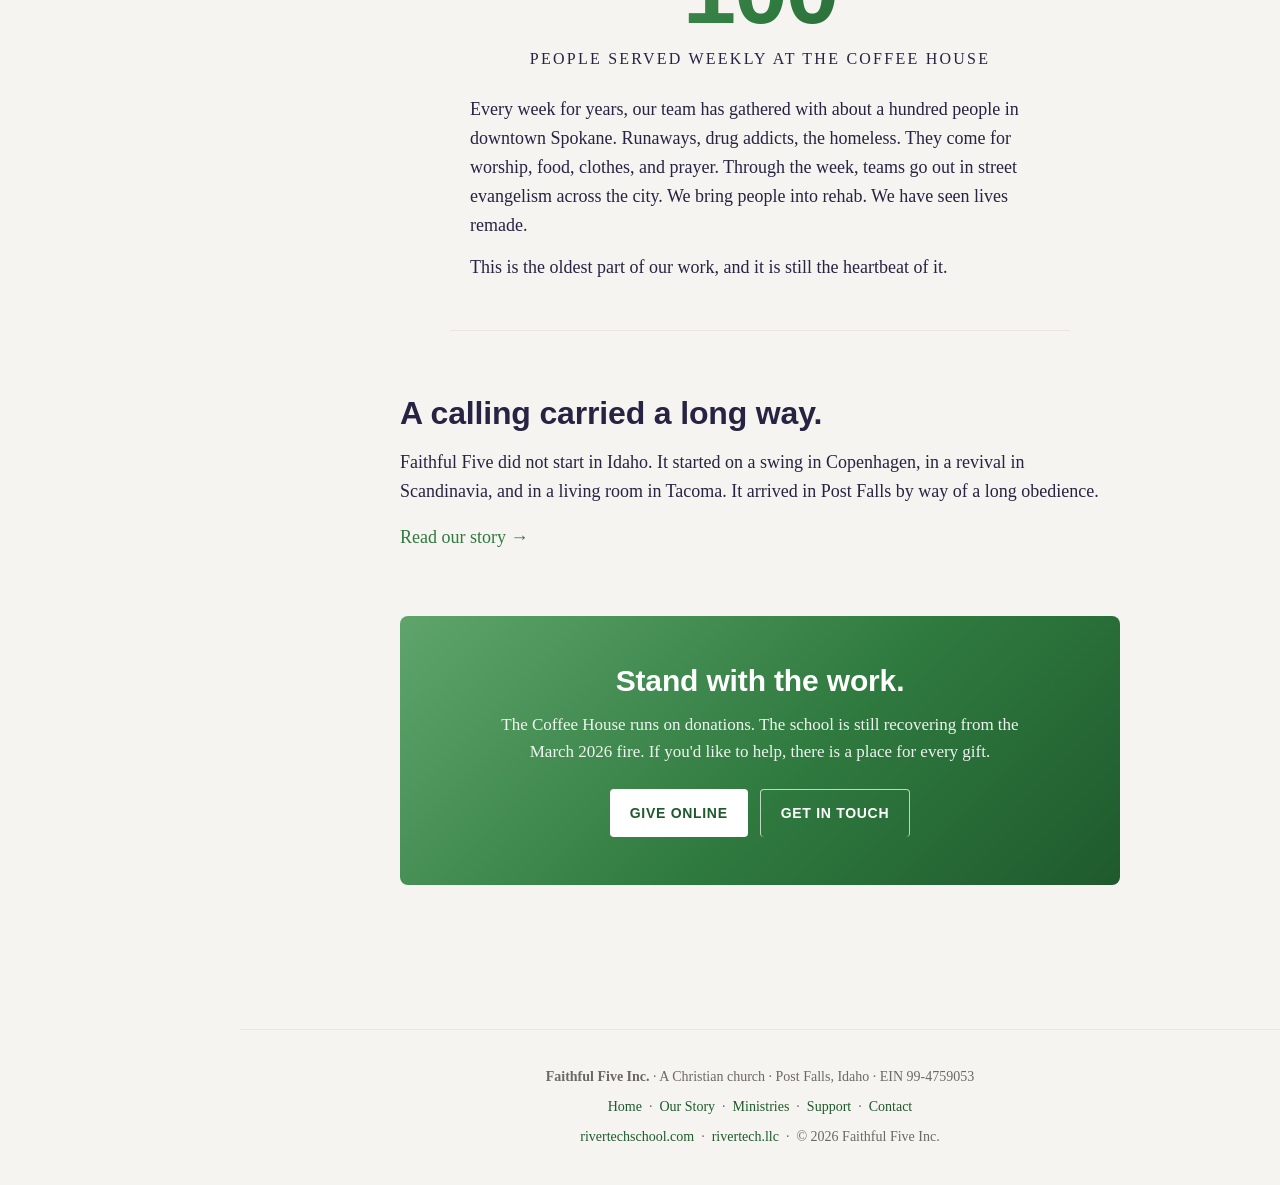
==== commit 5dc7f2dc: "Add worship schedule and locations; church wording; grades 1-12; fix contact email; remove MOU refer" ====
--- a/index.html
+++ b/index.html
@@ -2,11 +2,11 @@
 <html lang="en">
 <head>
 <meta charset="UTF-8">
-<title>Faithful Five Inc. · A homeless ministry and a K–12 school in Post Falls, Idaho</title>
+<title>Faithful Five Inc. · A homeless ministry and a school for grades 1–12 in Post Falls, Idaho</title>
 <meta name="viewport" content="width=device-width, initial-scale=1.0">
-<meta name="description" content="Faithful Five Inc. is a Christian religious nonprofit in Post Falls, Idaho, running Jesus People Coffee House (homeless ministry in Spokane) and River Tech School (K–12 performing arts and technology).">
+<meta name="description" content="Faithful Five Inc. is a Christian church in Post Falls, Idaho, running Jesus People Coffee House (homeless ministry in Spokane) and River Tech School (grades 1–12, performing arts and technology).">
 <meta property="og:title" content="Faithful Five Inc.">
-<meta property="og:description" content="A Christian religious nonprofit in Post Falls, Idaho. A homeless ministry and a K–12 school.">
+<meta property="og:description" content="A Christian church in Post Falls, Idaho. A homeless ministry and a school for grades 1–12.">
 <meta property="og:type" content="website">
 <meta property="og:image" content="https://www.faithfulfive.org/assets/img/og-image.jpg">
 <link rel="icon" type="image/png" sizes="32x32" href="assets/img/favicon-32.png">
@@ -50,13 +50,13 @@
           <img src="assets/img/faithful-five-logo.jpg" alt="Faithful Five logo: a deer by a stream beneath a cross, framed by pine forest and leaves">
         </div>
         <div class="welcome">FAITHFUL FIVE</div>
-        <div class="kicker">A Christian religious nonprofit · Post Falls, Idaho</div>
+        <div class="kicker">A Christian church · Post Falls, Idaho</div>
         <div class="rule"></div>
         <p class="lede">
-          Faithful Five Inc. is a Christian religious nonprofit carrying the gospel
+          Faithful Five Inc. is a Christian church carrying the gospel
           through two ministries: <strong>Jesus People Coffee House</strong>, our homeless
-          outreach in Spokane, and <strong>River Tech School</strong>, our K–12 performing
-          arts and technology school in Post Falls.
+          outreach in Spokane, and <strong>River Tech School</strong>, our performing
+          arts and technology school for grades 1–12 in Post Falls.
         </p>
       </section>
 
@@ -64,10 +64,15 @@
       <section>
         <h2>What we do. <span class="accent">Who we serve.</span></h2>
         <p>
-          We are a small Idaho nonprofit with a simple shape: feed and walk alongside
+          We are a small Idaho church with a simple shape: feed and walk alongside
           people on the street, and give kids a school worth showing up to. Both ministries
           grew from the same conviction: that the gospel is meant to move, to serve, and
           to build up.
+        </p>
+        <p>
+          We gather for worship every day of the week: morning chapel Monday through
+          Friday with the school in Post Falls, and Friday through Sunday in Spokane.
+          <a href="pages/ministries.html#worship">See the schedule</a>.
         </p>
         <p>
           Faithful Five Inc. was incorporated in Idaho on September 2, 2024. Our mailing
@@ -94,7 +99,7 @@
             <div class="pillar-num">Ministry Two</div>
             <h3>River Tech School</h3>
             <p>
-              A K–12 Christian school in Post Falls with performing arts and technology
+              A Christian school for grades 1–12 in Post Falls with performing arts and technology
               at its center. About 120 students, small classes, competency-based
               learning. Operated by Faithful Five under a concept license from
               <a href="https://rivertech.llc" target="_blank" rel="noopener">River Tech LLC</a>.
@@ -153,7 +158,7 @@
 
     <footer>
       <div class="legal">
-        <strong>Faithful Five Inc.</strong> · An Idaho religious nonprofit · Post Falls, Idaho · EIN 99-4759053
+        <strong>Faithful Five Inc.</strong> · A Christian church · Post Falls, Idaho · EIN 99-4759053
       </div>
       <div>
         <a href="index.html">Home</a>
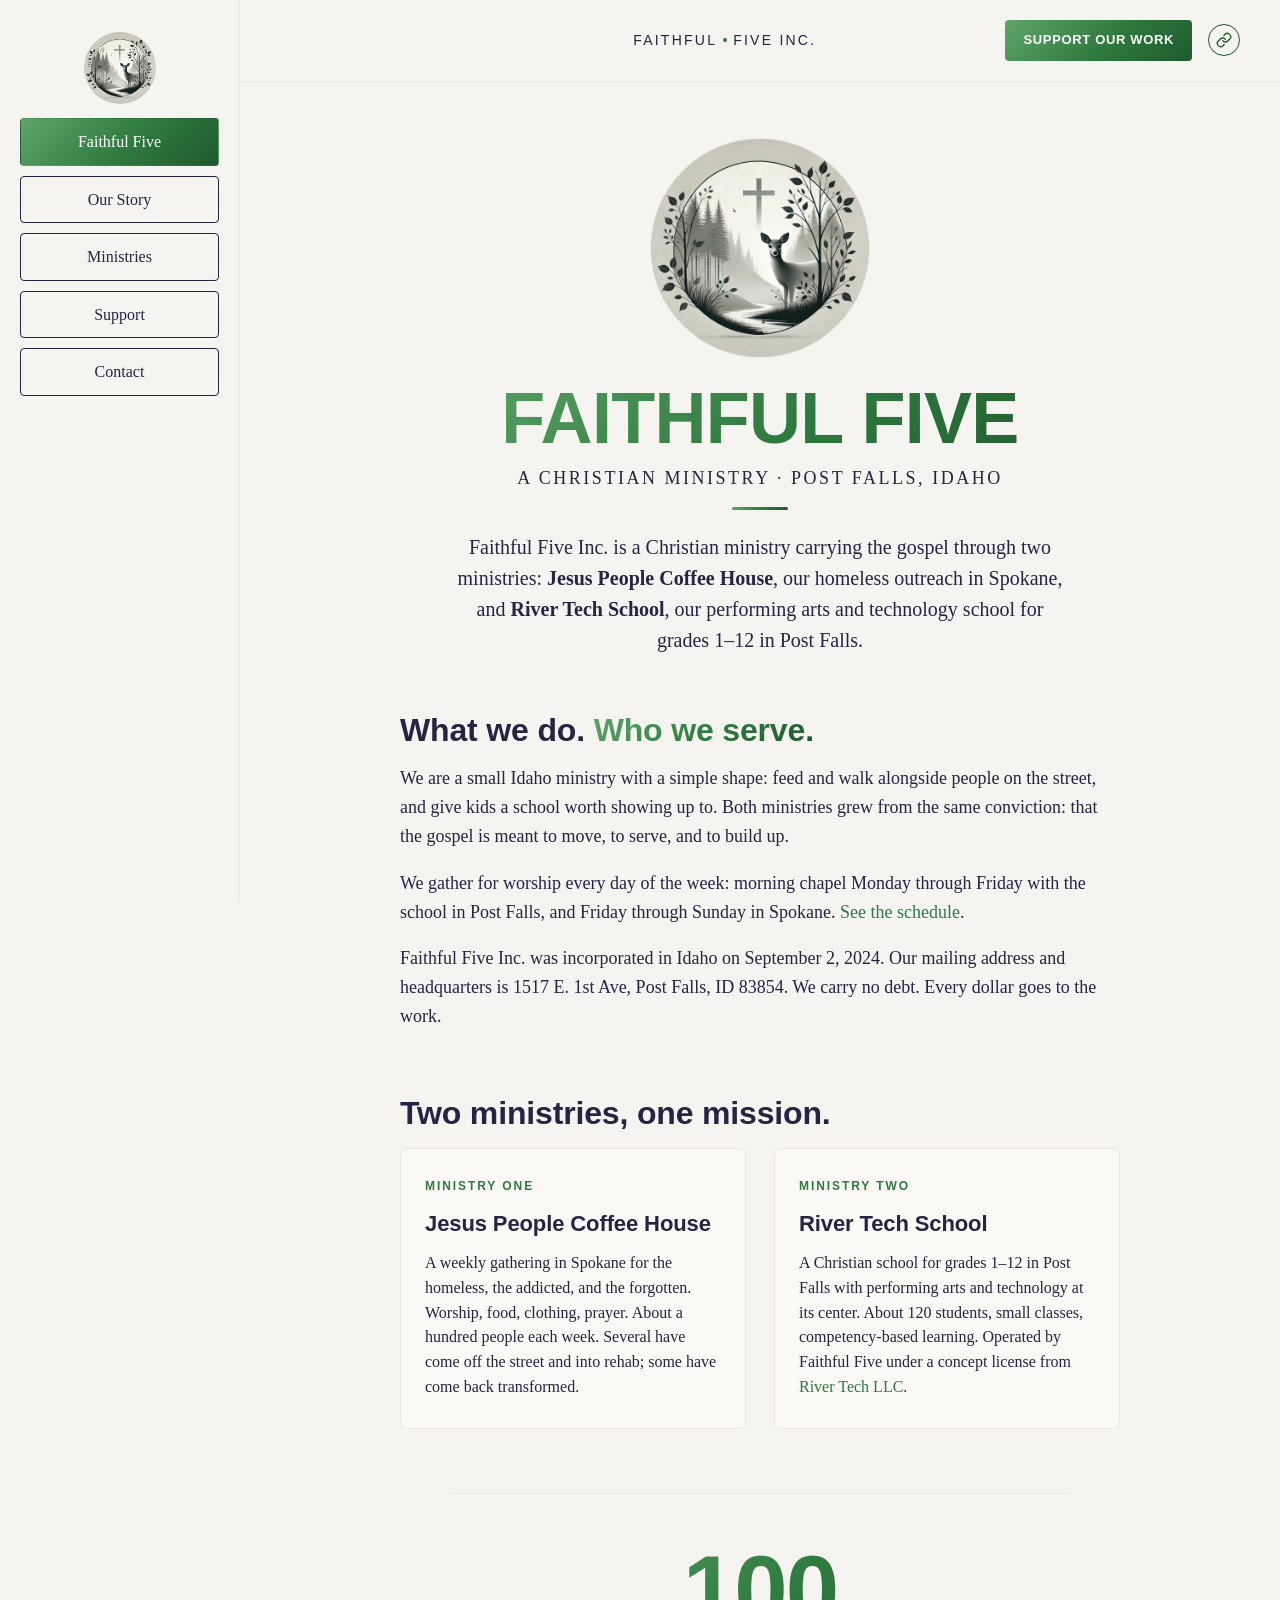
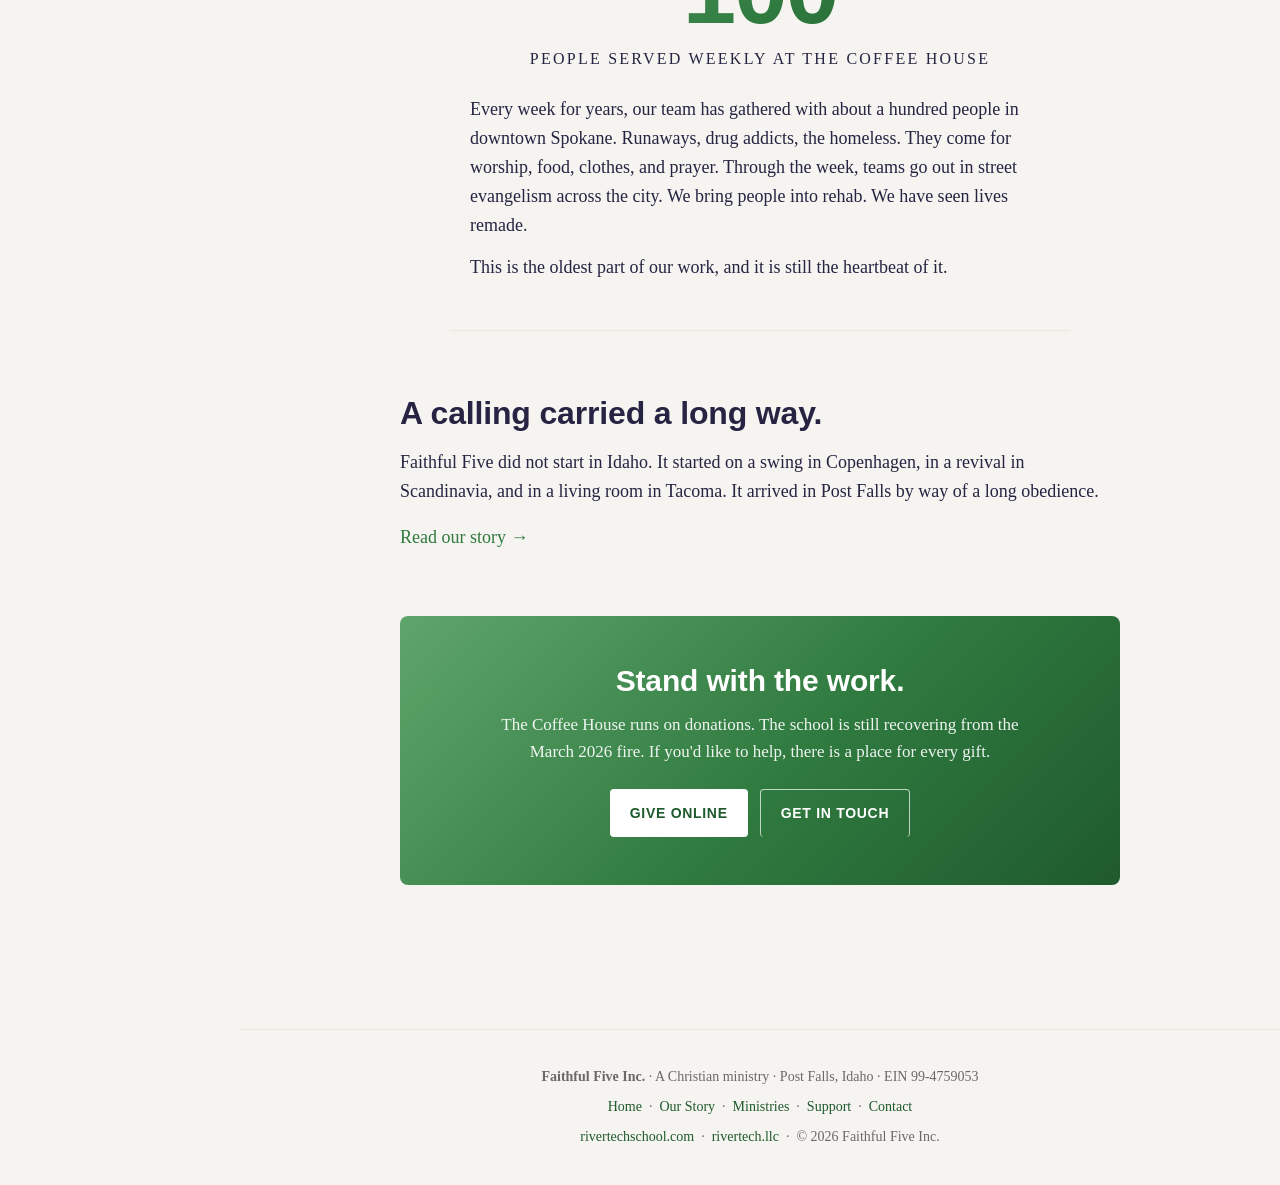
==== commit afd1292c: "Public pages say Christian ministry; church language reserved for the grantmaker table" ====
--- a/index.html
+++ b/index.html
@@ -4,9 +4,9 @@
 <meta charset="UTF-8">
 <title>Faithful Five Inc. · A homeless ministry and a school for grades 1–12 in Post Falls, Idaho</title>
 <meta name="viewport" content="width=device-width, initial-scale=1.0">
-<meta name="description" content="Faithful Five Inc. is a Christian church in Post Falls, Idaho, running Jesus People Coffee House (homeless ministry in Spokane) and River Tech School (grades 1–12, performing arts and technology).">
+<meta name="description" content="Faithful Five Inc. is a Christian ministry in Post Falls, Idaho, running Jesus People Coffee House (homeless ministry in Spokane) and River Tech School (grades 1–12, performing arts and technology).">
 <meta property="og:title" content="Faithful Five Inc.">
-<meta property="og:description" content="A Christian church in Post Falls, Idaho. A homeless ministry and a school for grades 1–12.">
+<meta property="og:description" content="A Christian ministry in Post Falls, Idaho. A homeless ministry and a school for grades 1–12.">
 <meta property="og:type" content="website">
 <meta property="og:image" content="https://www.faithfulfive.org/assets/img/og-image.jpg">
 <link rel="icon" type="image/png" sizes="32x32" href="assets/img/favicon-32.png">
@@ -50,10 +50,10 @@
           <img src="assets/img/faithful-five-logo.jpg" alt="Faithful Five logo: a deer by a stream beneath a cross, framed by pine forest and leaves">
         </div>
         <div class="welcome">FAITHFUL FIVE</div>
-        <div class="kicker">A Christian church · Post Falls, Idaho</div>
+        <div class="kicker">A Christian ministry · Post Falls, Idaho</div>
         <div class="rule"></div>
         <p class="lede">
-          Faithful Five Inc. is a Christian church carrying the gospel
+          Faithful Five Inc. is a Christian ministry carrying the gospel
           through two ministries: <strong>Jesus People Coffee House</strong>, our homeless
           outreach in Spokane, and <strong>River Tech School</strong>, our performing
           arts and technology school for grades 1–12 in Post Falls.
@@ -64,7 +64,7 @@
       <section>
         <h2>What we do. <span class="accent">Who we serve.</span></h2>
         <p>
-          We are a small Idaho church with a simple shape: feed and walk alongside
+          We are a small Idaho ministry with a simple shape: feed and walk alongside
           people on the street, and give kids a school worth showing up to. Both ministries
           grew from the same conviction: that the gospel is meant to move, to serve, and
           to build up.
@@ -158,7 +158,7 @@
 
     <footer>
       <div class="legal">
-        <strong>Faithful Five Inc.</strong> · A Christian church · Post Falls, Idaho · EIN 99-4759053
+        <strong>Faithful Five Inc.</strong> · A Christian ministry · Post Falls, Idaho · EIN 99-4759053
       </div>
       <div>
         <a href="index.html">Home</a>
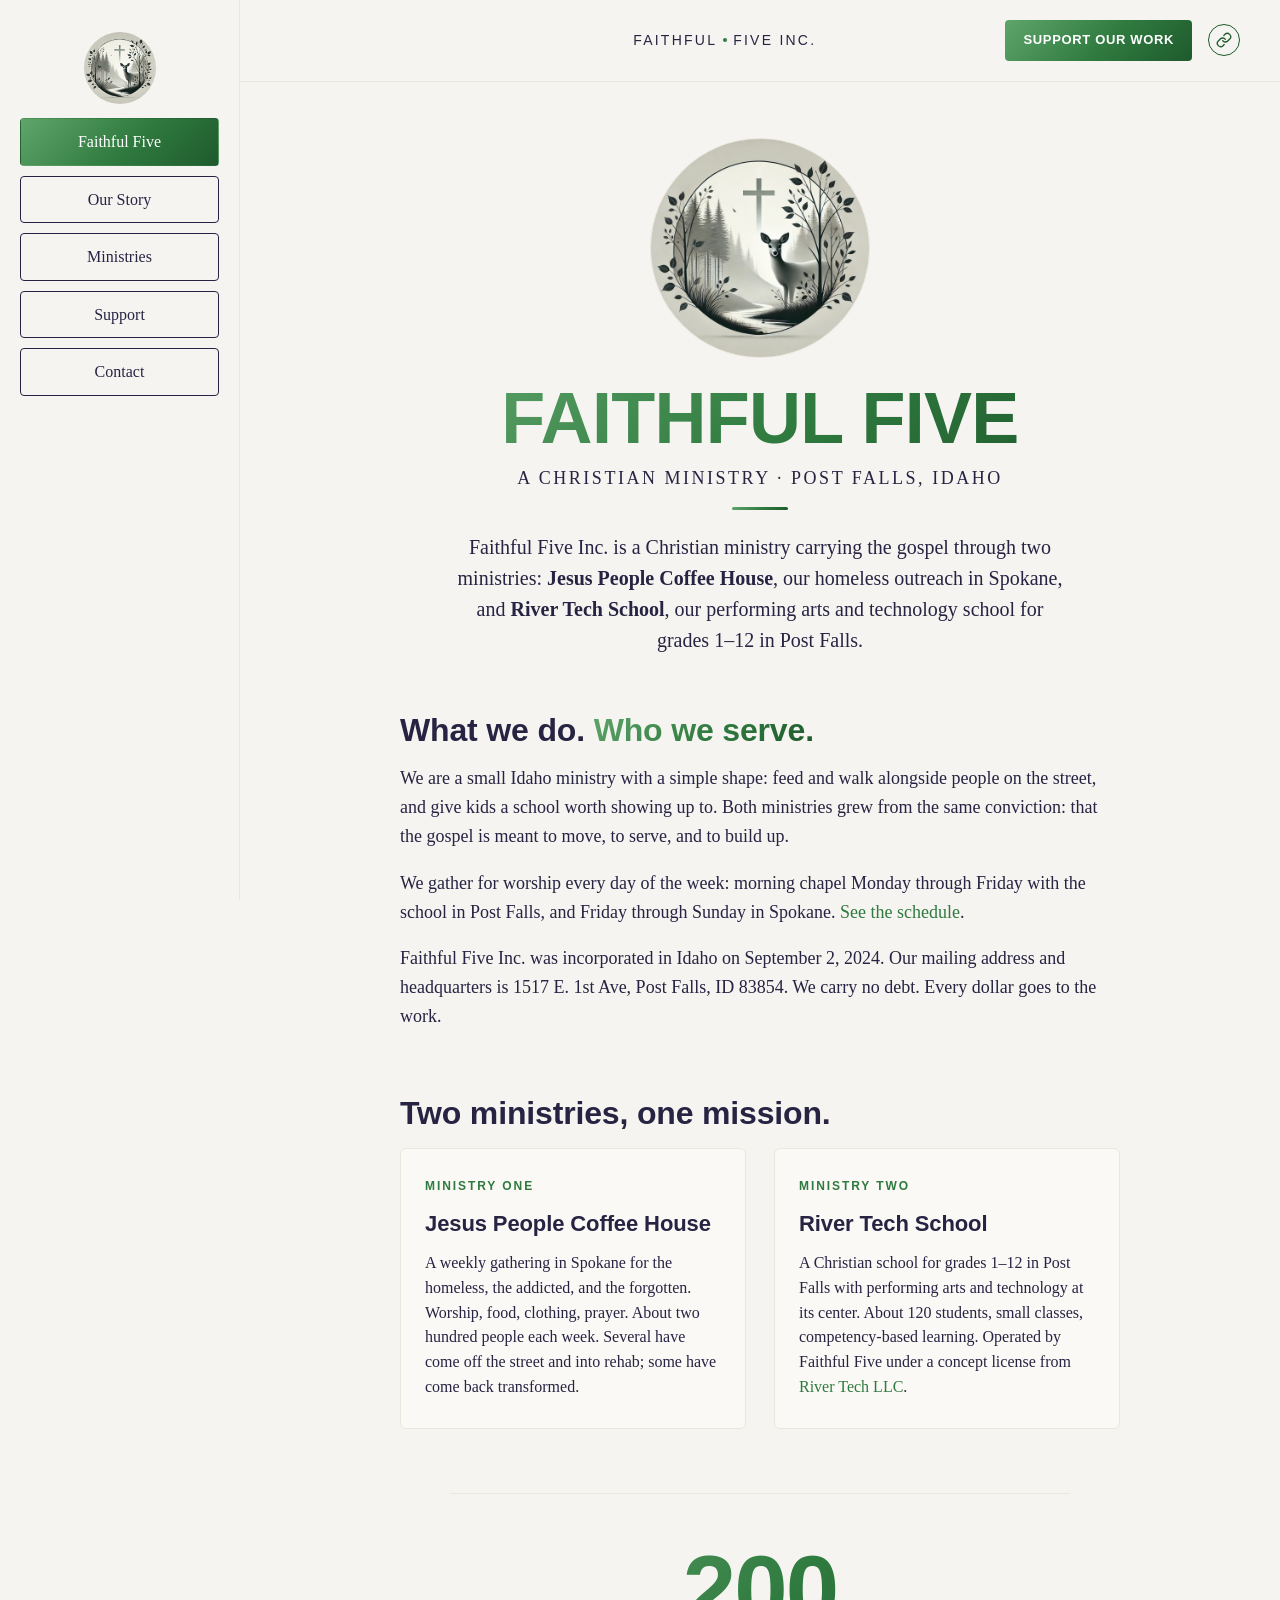
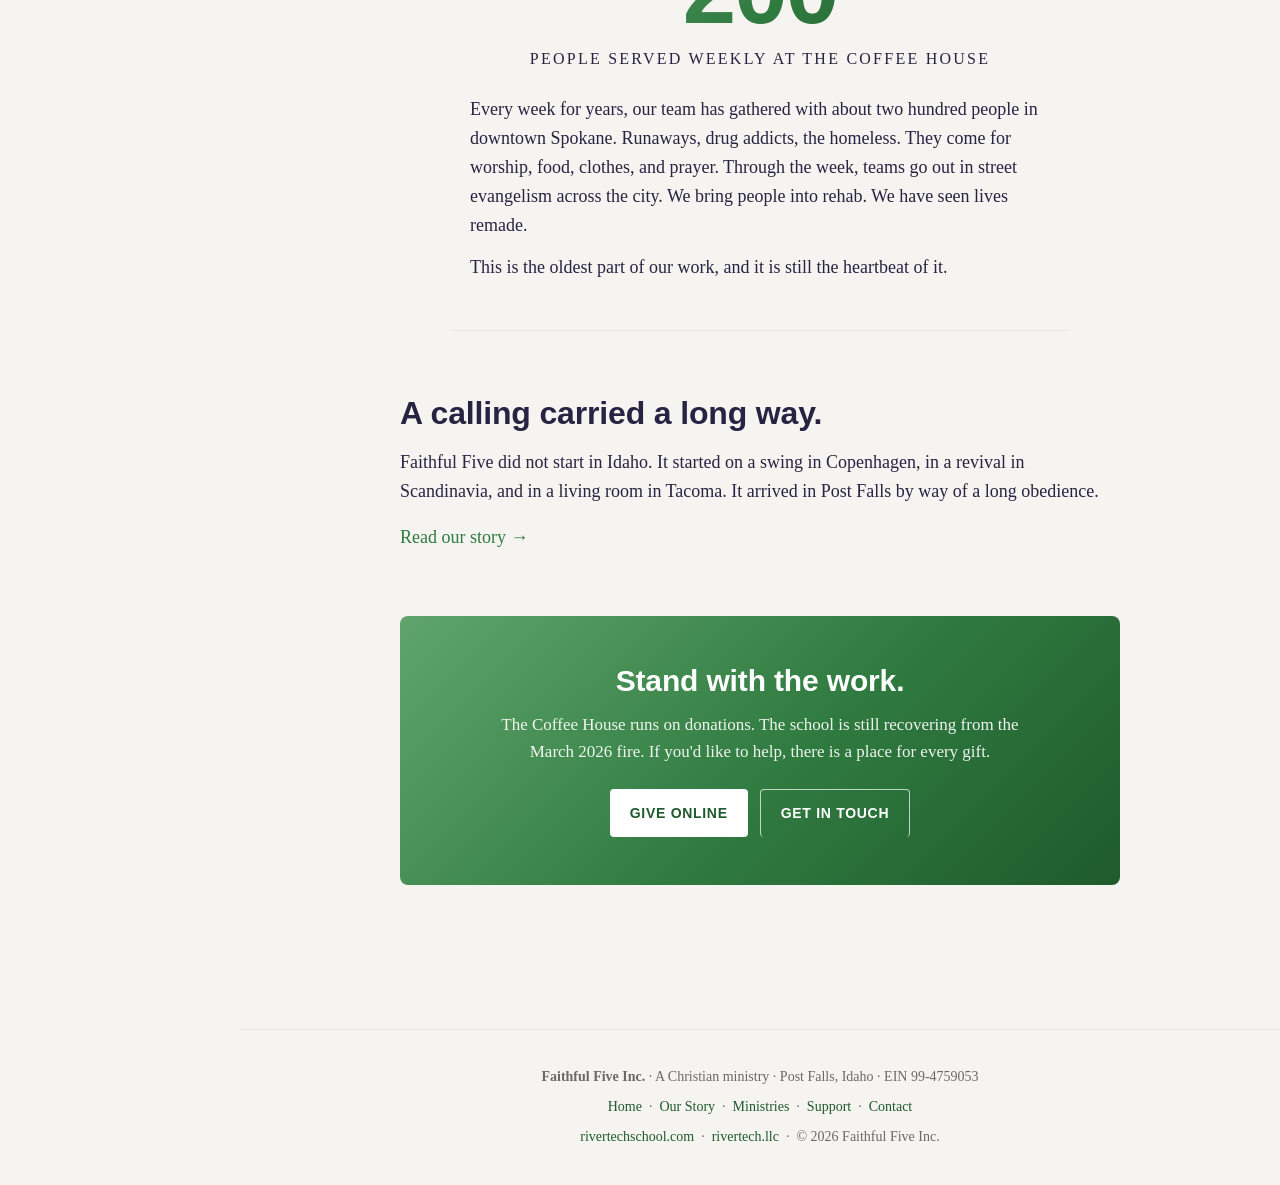
==== commit fe265fdf: "Coffee House weekly attendance updated from about 100 to about 200" ====
--- a/index.html
+++ b/index.html
@@ -90,7 +90,7 @@
             <h3>Jesus People Coffee House</h3>
             <p>
               A weekly gathering in Spokane for the homeless, the addicted, and the
-              forgotten. Worship, food, clothing, prayer. About a hundred people
+              forgotten. Worship, food, clothing, prayer. About two hundred people
               each week. Several have come off the street and into rehab; some have
               come back transformed.
             </p>
@@ -111,10 +111,10 @@
       <!-- ======================= THE NUMBER ======================= -->
       <section>
         <div class="story-block">
-          <div class="big-number">100</div>
+          <div class="big-number">200</div>
           <div class="big-label">People served weekly at the Coffee House</div>
           <p>
-            Every week for years, our team has gathered with about a hundred people
+            Every week for years, our team has gathered with about two hundred people
             in downtown Spokane. Runaways, drug addicts, the homeless. They come for worship,
             food, clothes, and prayer. Through the week, teams go out in street
             evangelism across the city. We bring people into rehab. We have seen
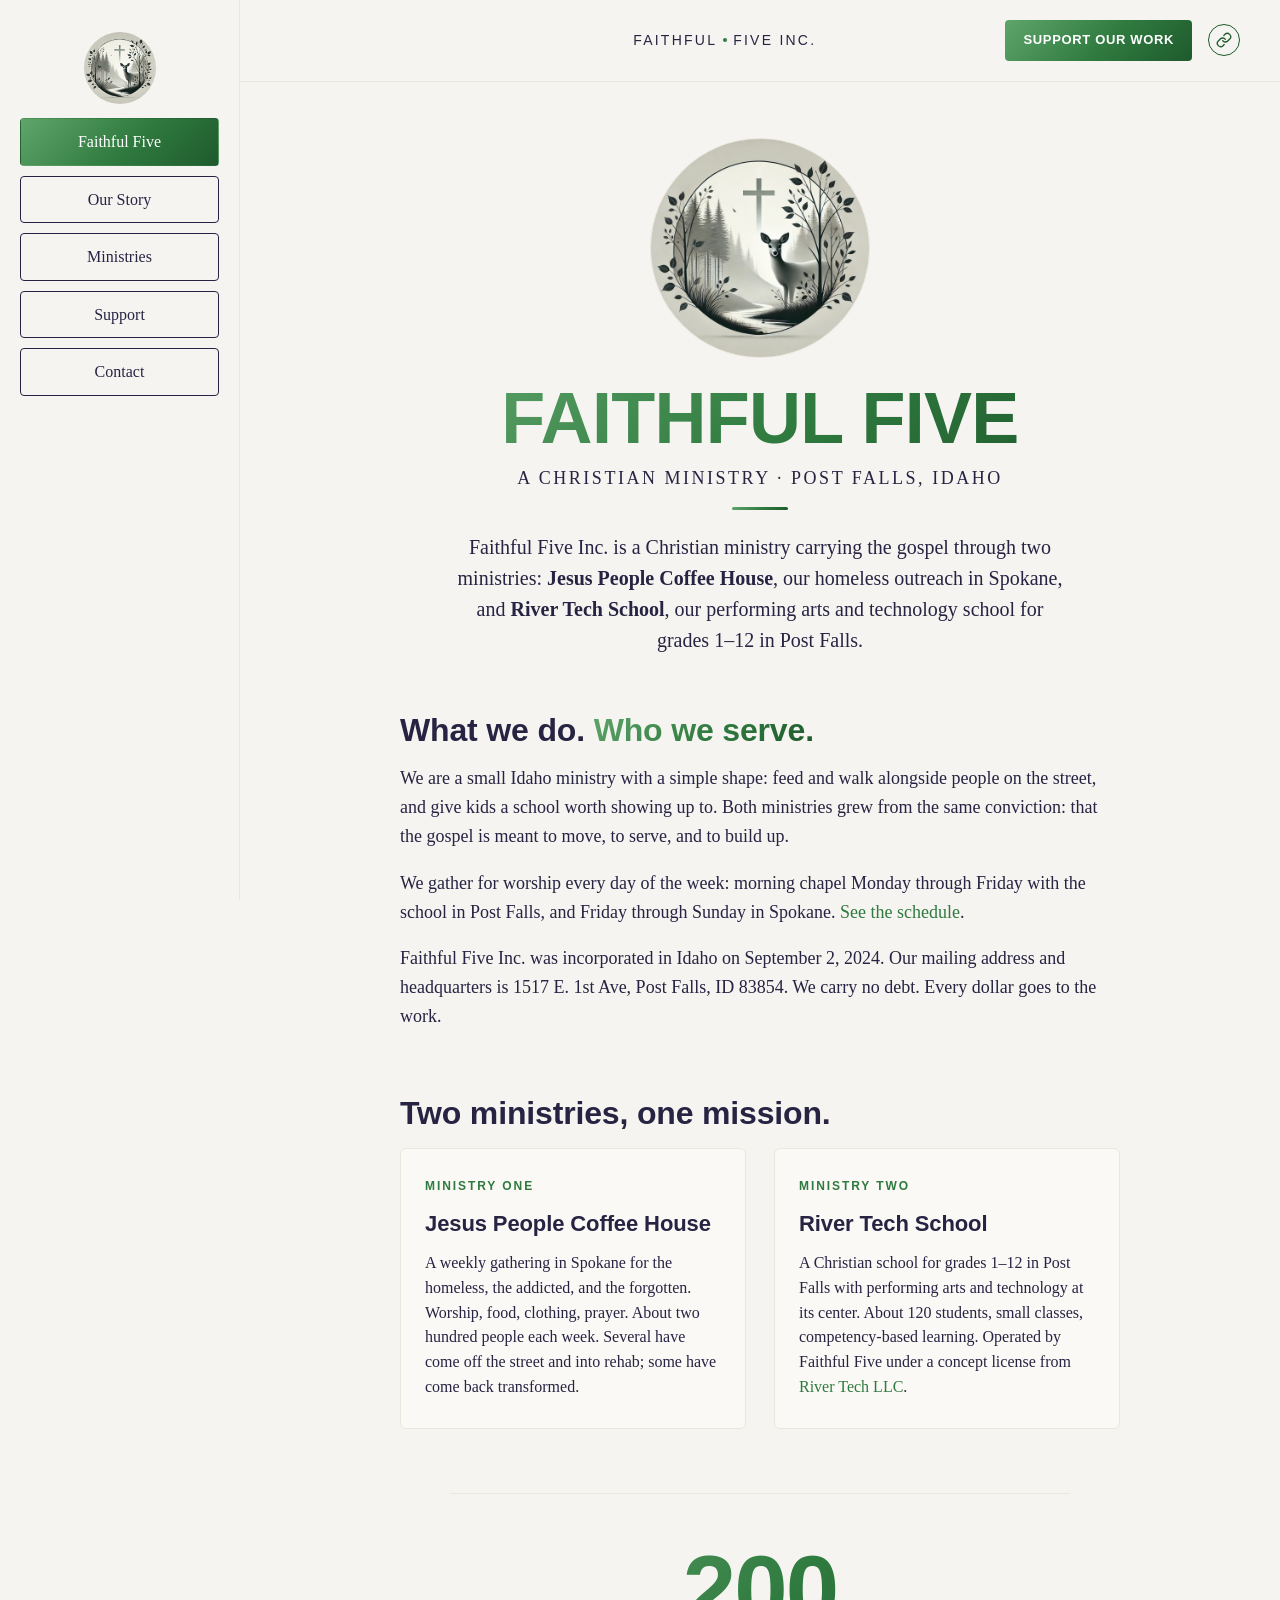
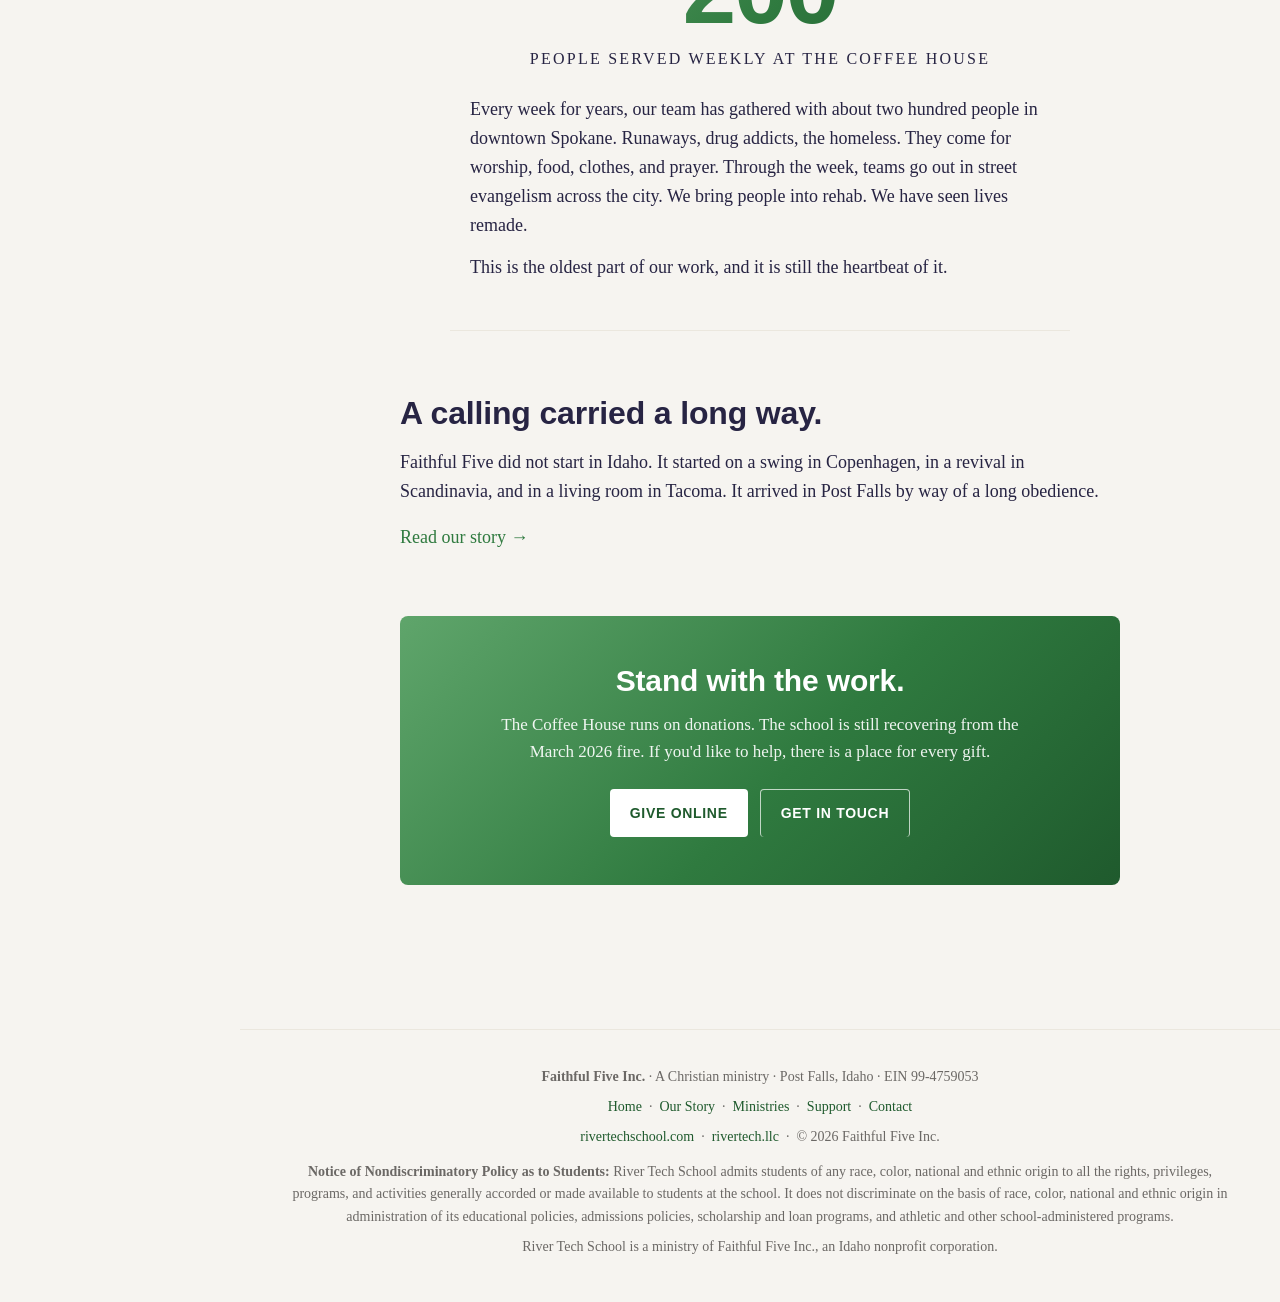
==== commit 7bfba92e: "Publish the board-approved nondiscrimination notice verbatim in the footer of every page" ====
--- a/index.html
+++ b/index.html
@@ -178,6 +178,12 @@
         &nbsp;·&nbsp;
         © 2026 Faithful Five Inc.
       </div>
+      <div class="legal" style="margin-top:12px;">
+        <strong>Notice of Nondiscriminatory Policy as to Students:</strong> River Tech School admits students of any race, color, national and ethnic origin to all the rights, privileges, programs, and activities generally accorded or made available to students at the school. It does not discriminate on the basis of race, color, national and ethnic origin in administration of its educational policies, admissions policies, scholarship and loan programs, and athletic and other school-administered programs.
+      </div>
+      <div class="legal" style="margin-top:6px;">
+        River Tech School is a ministry of Faithful Five Inc., an Idaho nonprofit corporation.
+      </div>
     </footer>
 
   </div>
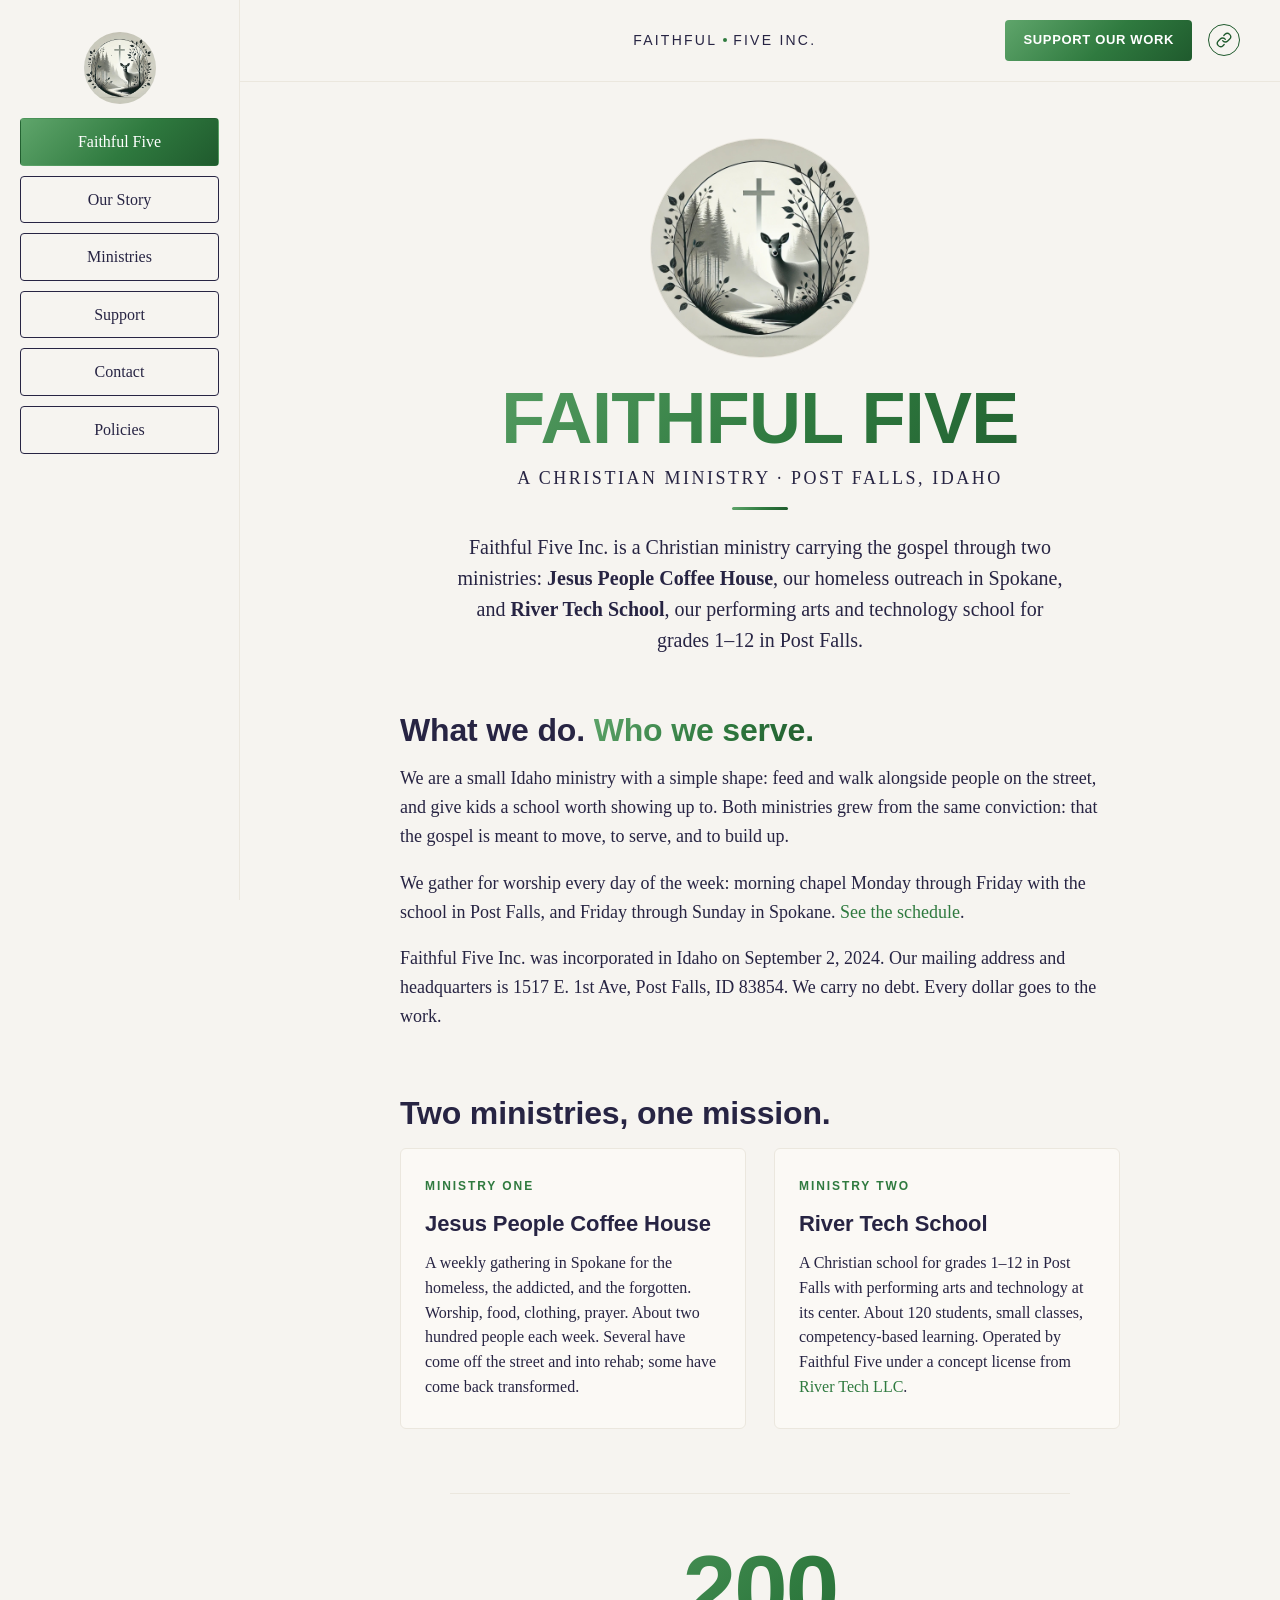
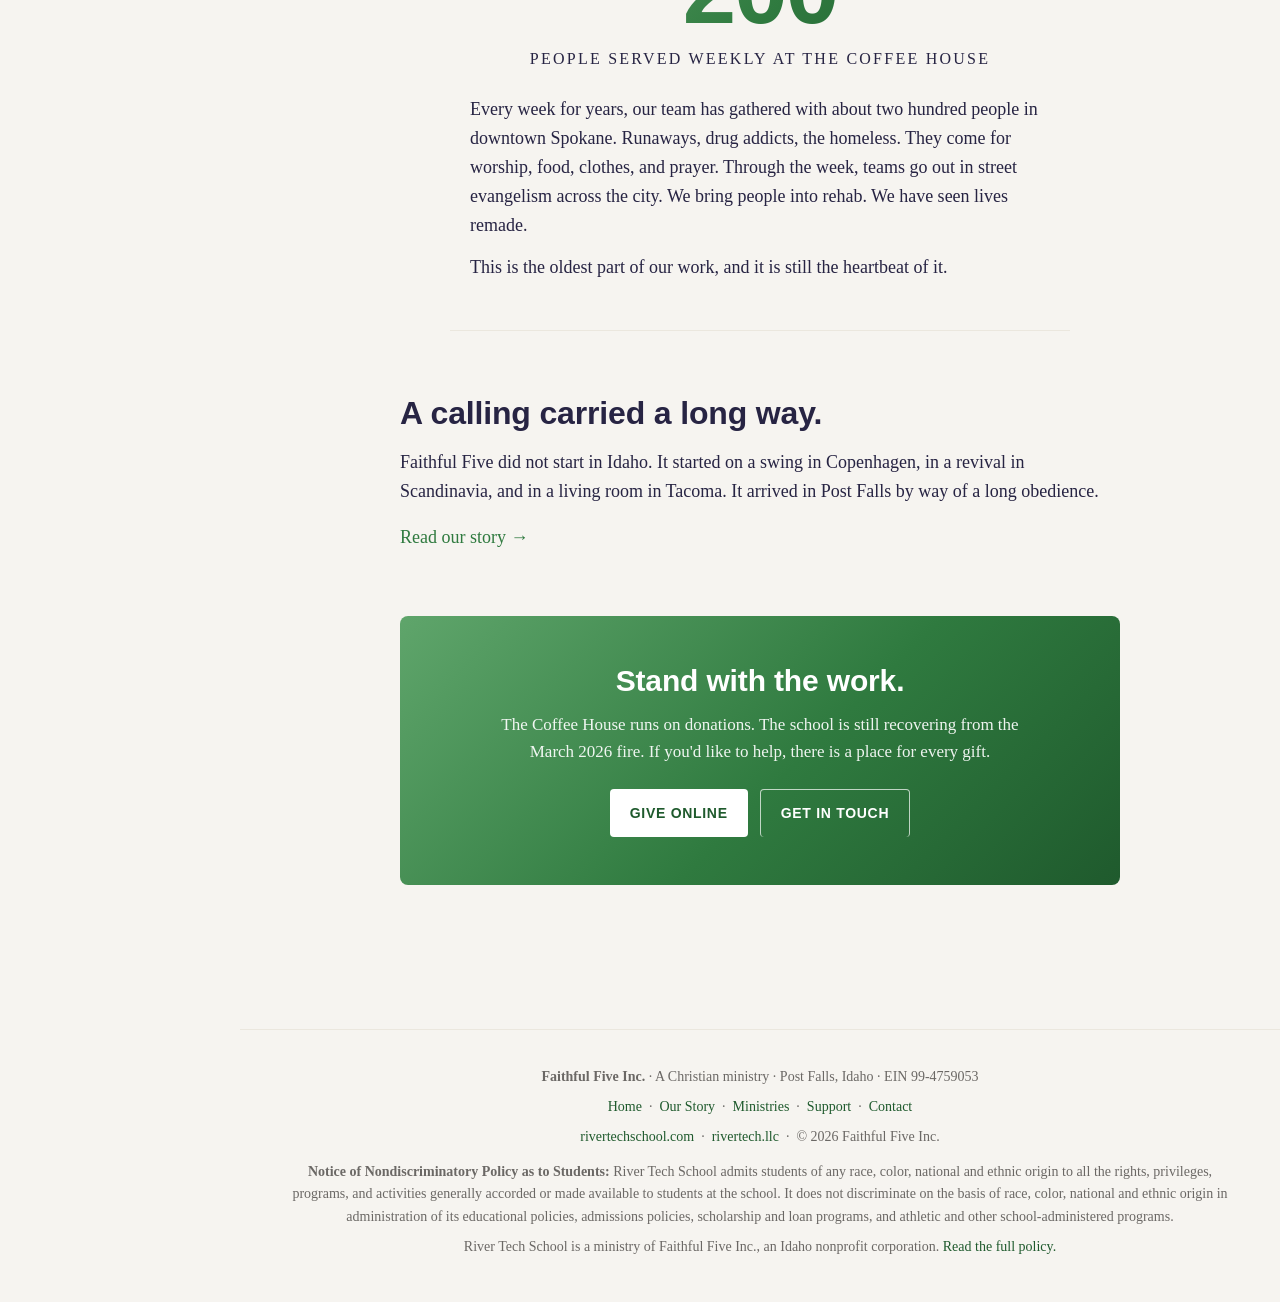
==== commit 27d6d271: "Add the Policy Hub with policy 1.1 in full, linked from the nav and the footer notice" ====
--- a/index.html
+++ b/index.html
@@ -25,6 +25,7 @@
     <a class="nav-item" href="pages/ministries.html">Ministries</a>
     <a class="nav-item" href="pages/support.html">Support</a>
     <a class="nav-item" href="pages/contact.html">Contact</a>
+    <a class="nav-item" href="pages/policies.html">Policies</a>
   </aside>
 
   <div class="main">
@@ -182,7 +183,7 @@
         <strong>Notice of Nondiscriminatory Policy as to Students:</strong> River Tech School admits students of any race, color, national and ethnic origin to all the rights, privileges, programs, and activities generally accorded or made available to students at the school. It does not discriminate on the basis of race, color, national and ethnic origin in administration of its educational policies, admissions policies, scholarship and loan programs, and athletic and other school-administered programs.
       </div>
       <div class="legal" style="margin-top:6px;">
-        River Tech School is a ministry of Faithful Five Inc., an Idaho nonprofit corporation.
+        River Tech School is a ministry of Faithful Five Inc., an Idaho nonprofit corporation. <a href="pages/policies.html">Read the full policy.</a>
       </div>
     </footer>
 
@@ -199,6 +200,7 @@
   <a class="mobile-link" href="pages/ministries.html">Ministries</a>
   <a class="mobile-link" href="pages/support.html">Support</a>
   <a class="mobile-link" href="pages/contact.html">Contact</a>
+  <a class="mobile-link" href="pages/policies.html">Policies</a>
 </div>
 
 <script>
